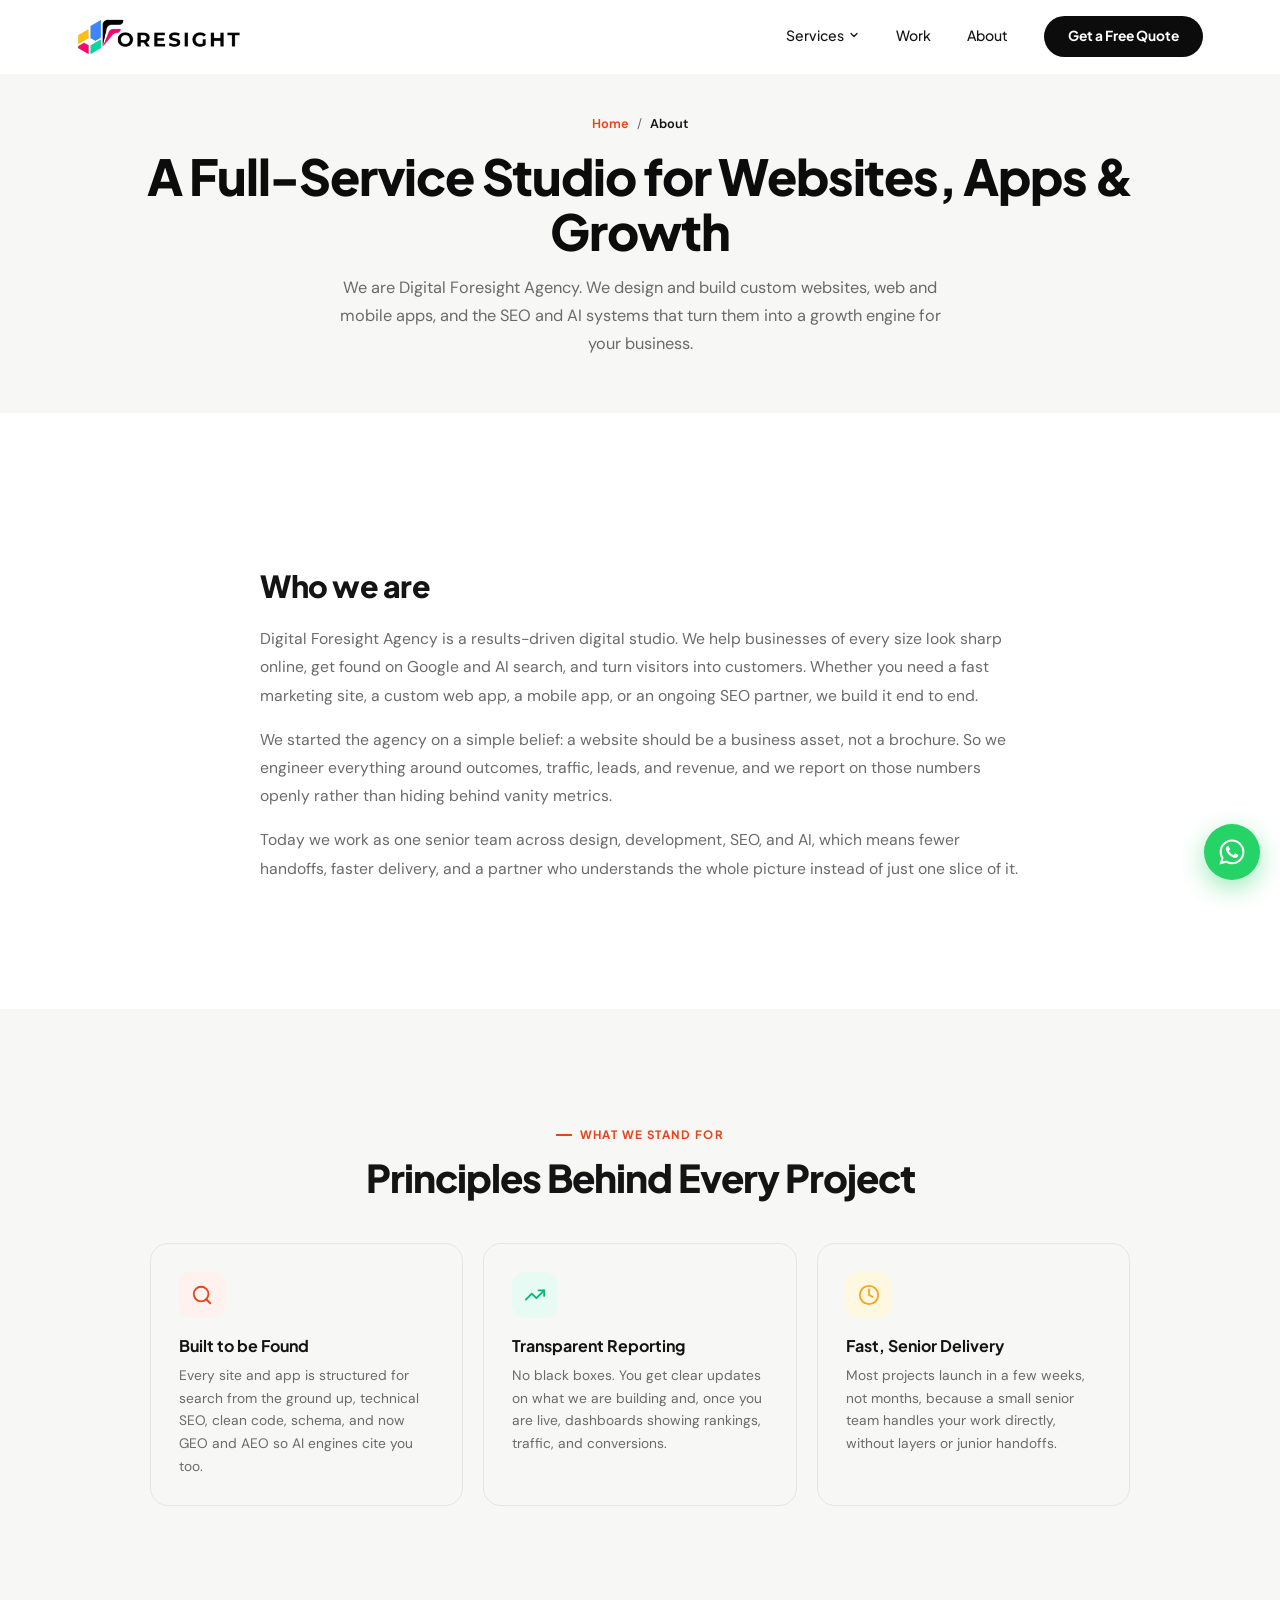
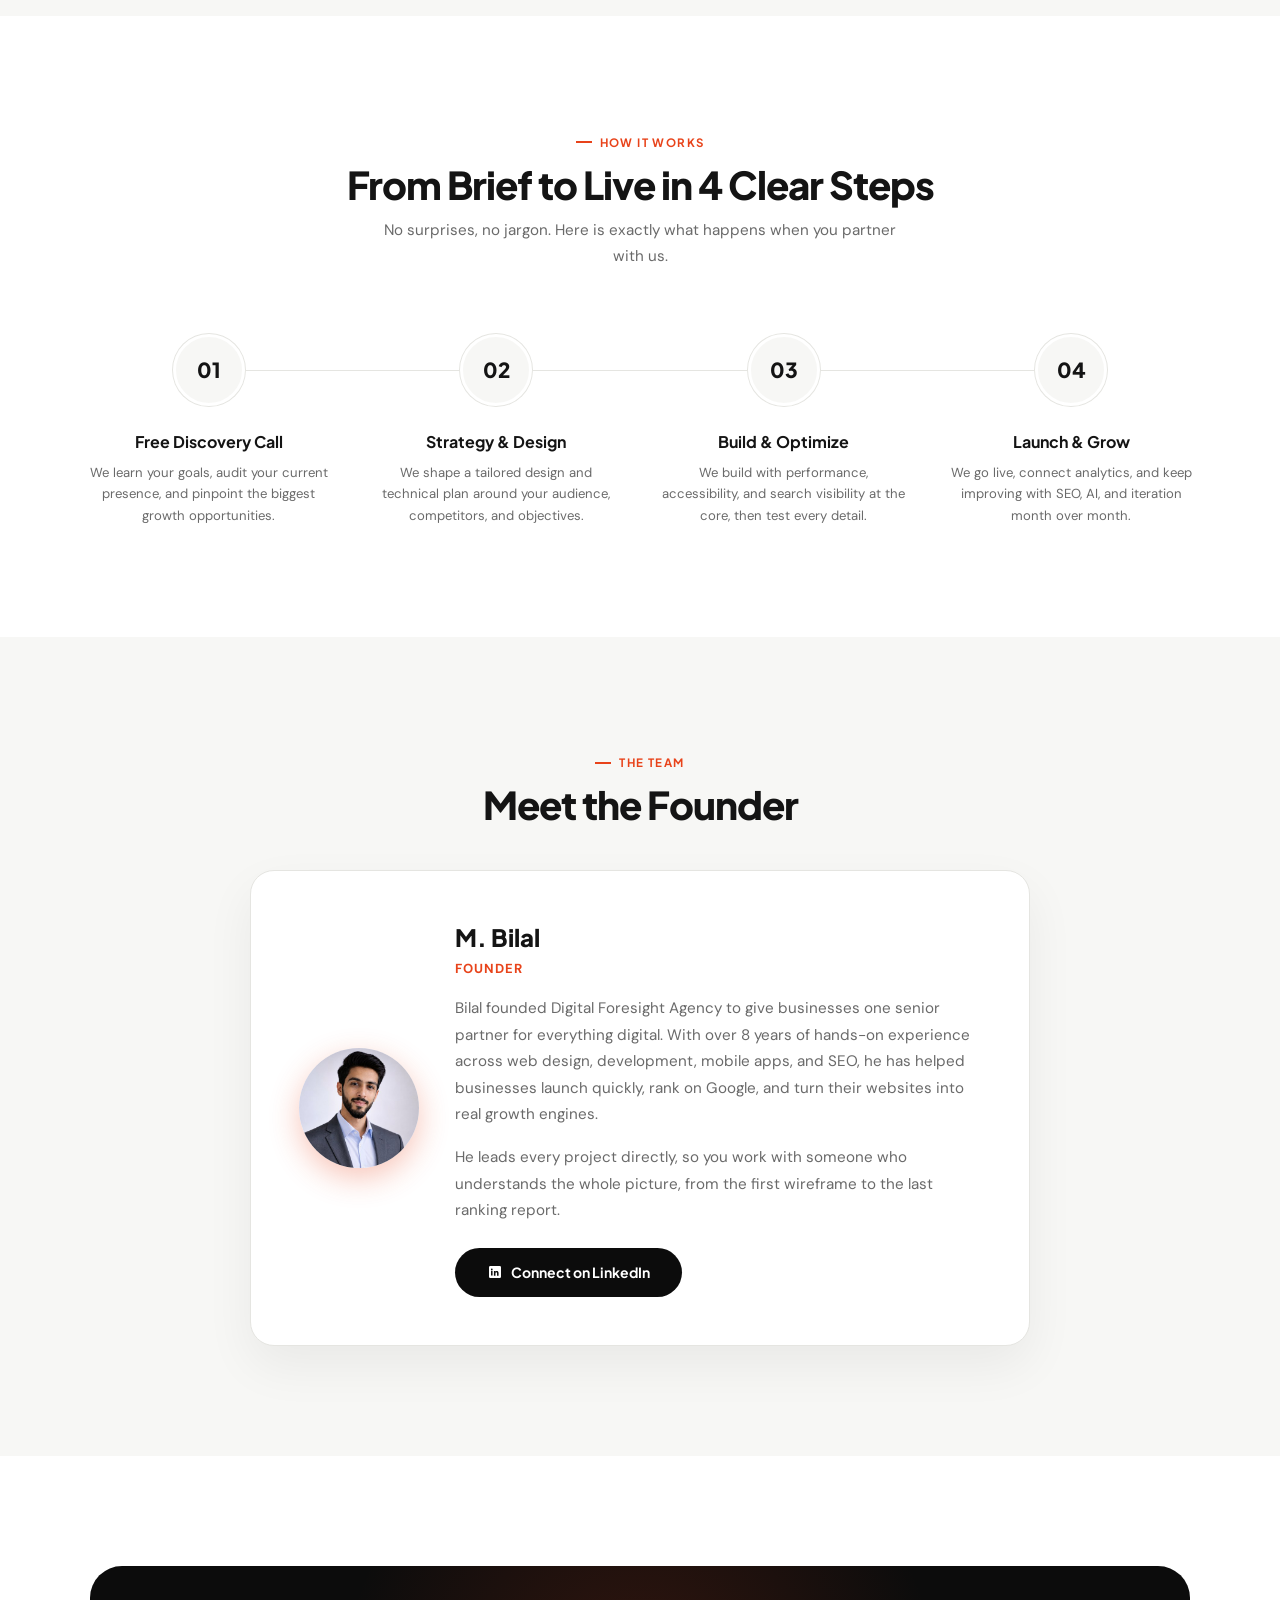
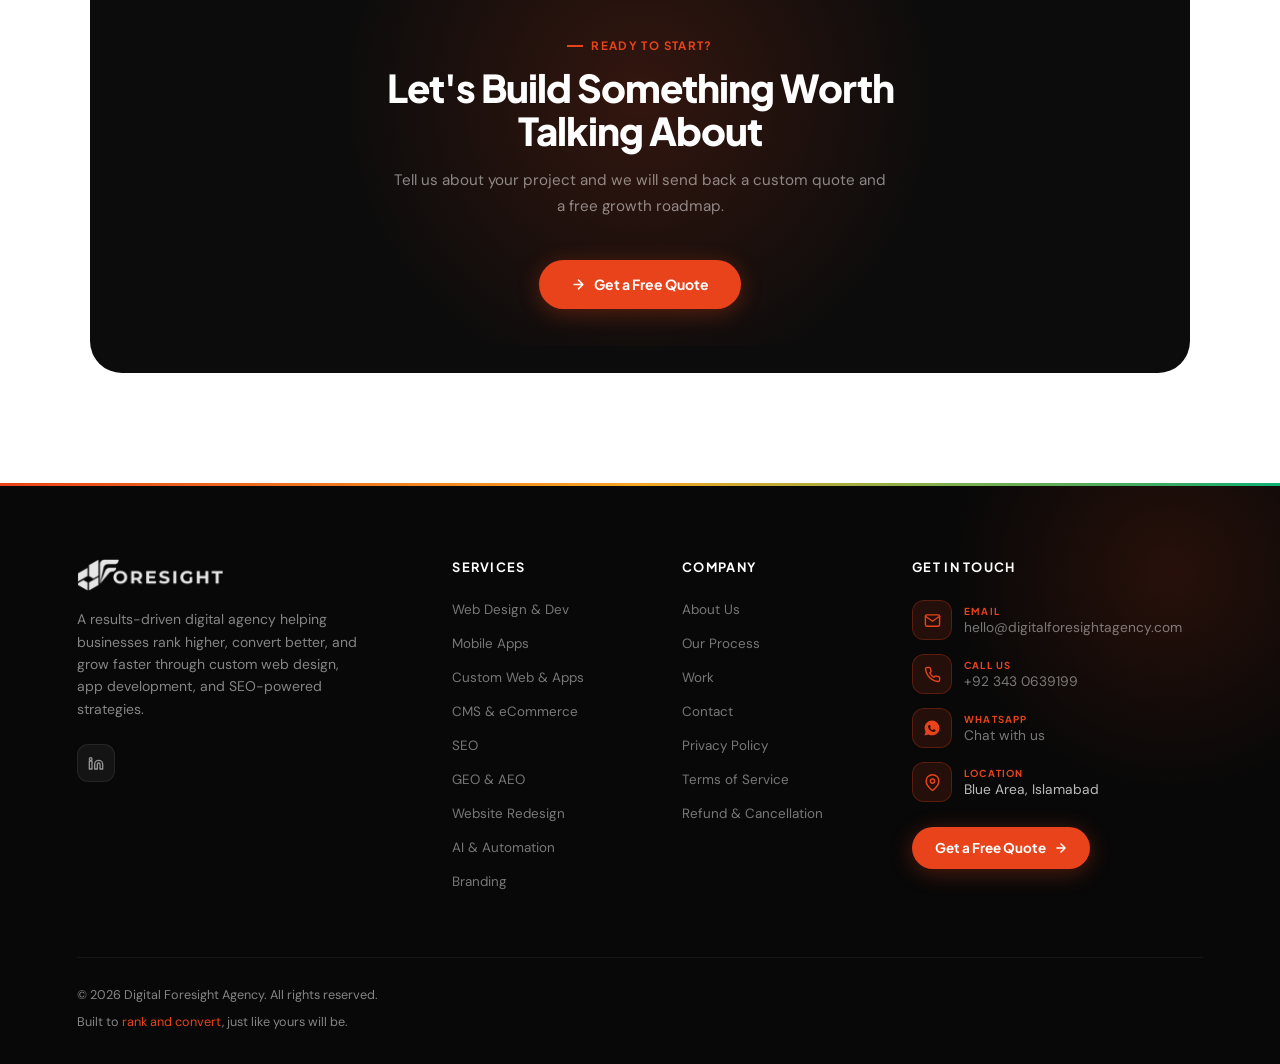
==== about/index.html @ d2f68064 "Digital Foresight Agency static site (Phase 1 + Phase 2) Homepage, About, legal pages, contact form," ====
<!DOCTYPE html>
<html lang="en">
<head>
  <meta charset="UTF-8" />
  <meta name="viewport" content="width=device-width, initial-scale=1.0" />

  <title>About Us | Digital Foresight Agency</title>
  <meta name="description" content="Digital Foresight Agency is a full-service studio building websites, apps, and growth. Meet the team and see how we design, build, and rank." />
  <link rel="canonical" href="https://www.digitalforesightagency.com/about/" />

  <meta property="og:type" content="website" />
  <meta property="og:url" content="https://www.digitalforesightagency.com/about/" />
  <meta property="og:site_name" content="Digital Foresight Agency" />
  <meta property="og:title" content="About Us | Digital Foresight Agency" />
  <meta property="og:description" content="A full-service studio building websites, apps, and growth. Meet the team and how we work." />
  <meta property="og:image" content="https://www.digitalforesightagency.com/public/images/og-image.jpg" />

  <link rel="icon" href="/favicon.ico" sizes="any" />
  <link rel="icon" type="image/png" sizes="32x32" href="/public/images/favicon-32x32.png" />
  <link rel="apple-touch-icon" href="/public/images/apple-touch-icon.png" />
  <link rel="manifest" href="/site.webmanifest" />
  <meta name="theme-color" content="#E8431A" />

  <link rel="preconnect" href="https://fonts.googleapis.com" />
  <link rel="preconnect" href="https://fonts.gstatic.com" crossorigin />
  <link rel="stylesheet" href="https://fonts.googleapis.com/css2?family=Plus+Jakarta+Sans:wght@500;600;700;800&family=DM+Sans:ital,wght@0,300;0,400;0,500;0,600;1,400&display=swap" />
  <link rel="stylesheet" href="/css/style.css" />

  <script type="application/ld+json">
  {
    "@context": "https://schema.org",
    "@type": "BreadcrumbList",
    "itemListElement": [
      { "@type": "ListItem", "position": 1, "name": "Home", "item": "https://www.digitalforesightagency.com/" },
      { "@type": "ListItem", "position": 2, "name": "About", "item": "https://www.digitalforesightagency.com/about/" }
    ]
  }
  </script>
</head>
<body>

  <!-- ==================== HEADER ==================== -->
  <header class="site-header" id="site-header">
    <a class="brand" href="/" aria-label="Digital Foresight Agency home">
      <img src="/public/logo.png" alt="Digital Foresight Agency" width="152" height="35" />
    </a>

    <nav class="nav-primary" aria-label="Primary">
      <ul class="nav-list">
        <li class="has-dropdown">
          <button class="nav-link" type="button" aria-expanded="false" aria-controls="services-menu" data-dropdown>
            Services
            <svg width="12" height="12" viewBox="0 0 24 24" fill="none" stroke="currentColor" stroke-width="2.5" stroke-linecap="round" stroke-linejoin="round" aria-hidden="true"><path d="M6 9l6 6 6-6"/></svg>
          </button>
          <div class="dropdown" id="services-menu">
            <a href="/#services" data-modal="website"><span class="dot"></span>Website Design &amp; Development</a>
            <a href="/#services" data-modal="mobile-app"><span class="dot"></span>Mobile App Development</a>
            <a href="/#services" data-modal="custom"><span class="dot"></span>Custom Web &amp; App Solutions</a>
            <a href="/#services" data-modal="cms"><span class="dot"></span>CMS &amp; eCommerce</a>
            <a href="/#services" data-modal="seo"><span class="dot"></span>Search Engine Optimization</a>
            <a href="/#services" data-modal="geo-aeo"><span class="dot"></span>GEO &amp; AEO (AI Search)</a>
            <a href="/#services" data-modal="redesign"><span class="dot"></span>Website Redesign &amp; CRO</a>
            <a href="/#services" data-modal="ai"><span class="dot"></span>AI Chatbots &amp; Automation</a>
            <a href="/#services" data-modal="branding"><span class="dot"></span>Graphic Design &amp; Branding</a>
          </div>
        </li>
        <li><a class="nav-link" href="/#work">Work</a></li>
        <li><a class="nav-link" href="/about/">About</a></li>
        <!-- Pricing hidden for now -->
        <li><a class="btn-dark" href="/#contact" style="padding:0.625rem 1.5rem;font-size:0.86rem;">Get a Free Quote</a></li>
      </ul>
    </nav>

    <button class="burger" type="button" aria-label="Open menu" aria-expanded="false" aria-controls="mobile-menu" id="burger">
      <span></span><span></span><span></span>
    </button>

    <div class="mobile-menu" id="mobile-menu" hidden>
      <p class="menu-label">Services</p>
      <a href="/#services" data-modal="website">Website Design &amp; Development</a>
      <a href="/#services" data-modal="mobile-app">Mobile App Development</a>
      <a href="/#services" data-modal="custom">Custom Web &amp; App Solutions</a>
      <a href="/#services" data-modal="cms">CMS &amp; eCommerce</a>
      <a href="/#services" data-modal="seo">Search Engine Optimization</a>
      <a href="/#services" data-modal="geo-aeo">GEO &amp; AEO (AI Search)</a>
      <a href="/#services" data-modal="redesign">Website Redesign &amp; CRO</a>
      <a href="/#services" data-modal="ai">AI Chatbots &amp; Automation</a>
      <a href="/#services" data-modal="branding">Graphic Design &amp; Branding</a>
      <hr />
      <a href="/#work">Work</a>
      <a href="/about/">About</a>
      <!-- Pricing hidden for now -->
      <a class="btn-dark" href="/#contact">Get a Free Quote</a>
    </div>
  </header>

  <main>
    <section class="page-hero">
      <nav class="breadcrumb" aria-label="Breadcrumb">
        <a href="/">Home</a><span>/</span><span>About</span>
      </nav>
      <h1>A Full-Service Studio for Websites, Apps &amp; Growth</h1>
      <p>We are Digital Foresight Agency. We design and build custom websites, web and mobile apps, and the SEO and AI systems that turn them into a growth engine for your business.</p>
    </section>

    <section class="section">
      <div class="prose reveal">
        <h2>Who we are</h2>
        <p>Digital Foresight Agency is a results-driven digital studio. We help businesses of every size look sharp online, get found on Google and AI search, and turn visitors into customers. Whether you need a fast marketing site, a custom web app, a mobile app, or an ongoing SEO partner, we build it end to end.</p>
        <p>We started the agency on a simple belief: a website should be a business asset, not a brochure. So we engineer everything around outcomes, traffic, leads, and revenue, and we report on those numbers openly rather than hiding behind vanity metrics.</p>
        <p>Today we work as one senior team across design, development, SEO, and AI, which means fewer handoffs, faster delivery, and a partner who understands the whole picture instead of just one slice of it.</p>
      </div>
    </section>

    <section class="section section-gray">
      <div class="section-head-c reveal">
        <span class="section-tag center">What We Stand For</span>
        <h2 class="section-title">Principles Behind Every Project</h2>
      </div>
      <div class="value-grid">
        <div class="value-card reveal">
          <div class="vc-icon bg-accent-light"><svg width="22" height="22" viewBox="0 0 24 24" fill="none" stroke="#E8431A" stroke-width="2" stroke-linecap="round" stroke-linejoin="round" aria-hidden="true"><circle cx="11" cy="11" r="8"/><line x1="21" y1="21" x2="16.65" y2="16.65"/></svg></div>
          <h3>Built to be Found</h3>
          <p>Every site and app is structured for search from the ground up, technical SEO, clean code, schema, and now GEO and AEO so AI engines cite you too.</p>
        </div>
        <div class="value-card reveal d1">
          <div class="vc-icon bg-teal-light"><svg width="22" height="22" viewBox="0 0 24 24" fill="none" stroke="#00B87A" stroke-width="2" stroke-linecap="round" stroke-linejoin="round" aria-hidden="true"><polyline points="22 7 13.5 15.5 8.5 10.5 2 17"/><polyline points="16 7 22 7 22 13"/></svg></div>
          <h3>Transparent Reporting</h3>
          <p>No black boxes. You get clear updates on what we are building and, once you are live, dashboards showing rankings, traffic, and conversions.</p>
        </div>
        <div class="value-card reveal d2">
          <div class="vc-icon bg-amber-light"><svg width="22" height="22" viewBox="0 0 24 24" fill="none" stroke="#F5A623" stroke-width="2" stroke-linecap="round" stroke-linejoin="round" aria-hidden="true"><circle cx="12" cy="12" r="10"/><polyline points="12 6 12 12 16 14"/></svg></div>
          <h3>Fast, Senior Delivery</h3>
          <p>Most projects launch in a few weeks, not months, because a small senior team handles your work directly, without layers or junior handoffs.</p>
        </div>
      </div>
    </section>

    <section class="section process" id="process">
      <span class="section-tag center">How It Works</span>
      <h2 class="section-title">From Brief to Live in 4 Clear Steps</h2>
      <p class="section-desc" style="max-width:520px;margin:0.75rem auto 0;">No surprises, no jargon. Here is exactly what happens when you partner with us.</p>
      <div class="process-grid">
        <div class="process-line" aria-hidden="true"></div>
        <div class="process-step reveal"><div class="process-num">01</div><h3>Free Discovery Call</h3><p>We learn your goals, audit your current presence, and pinpoint the biggest growth opportunities.</p></div>
        <div class="process-step reveal d1"><div class="process-num">02</div><h3>Strategy &amp; Design</h3><p>We shape a tailored design and technical plan around your audience, competitors, and objectives.</p></div>
        <div class="process-step reveal d2"><div class="process-num">03</div><h3>Build &amp; Optimize</h3><p>We build with performance, accessibility, and search visibility at the core, then test every detail.</p></div>
        <div class="process-step reveal d3"><div class="process-num">04</div><h3>Launch &amp; Grow</h3><p>We go live, connect analytics, and keep improving with SEO, AI, and iteration month over month.</p></div>
      </div>
    </section>

    <section class="section section-gray">
      <div class="section-head-c reveal">
        <span class="section-tag center">The Team</span>
        <h2 class="section-title">Meet the Founder</h2>
      </div>
      <div class="founder-card reveal">
        <img class="founder-avatar" src="/public/images/founder-bilal.jpg" width="400" height="400" loading="lazy" decoding="async" alt="M. Bilal, Founder of Digital Foresight Agency" />
        <div class="founder-body">
          <h3>M. Bilal</h3>
          <div class="role">Founder</div>
          <p>Bilal founded Digital Foresight Agency to give businesses one senior partner for everything digital. With over 8 years of hands-on experience across web design, development, mobile apps, and SEO, he has helped businesses launch quickly, rank on Google, and turn their websites into real growth engines.</p>
          <p>He leads every project directly, so you work with someone who understands the whole picture, from the first wireframe to the last ranking report.</p>
          <a class="btn-dark founder-linkedin" href="https://www.linkedin.com/in/bilal-ateeq-x/" target="_blank" rel="noopener">
            <svg width="16" height="16" viewBox="0 0 24 24" fill="currentColor" aria-hidden="true"><path d="M19 3a2 2 0 0 1 2 2v14a2 2 0 0 1-2 2H5a2 2 0 0 1-2-2V5a2 2 0 0 1 2-2h14zM8.34 17.34V10.2H6.06v7.14h2.28zM7.2 9.24a1.32 1.32 0 1 0 0-2.64 1.32 1.32 0 0 0 0 2.64zm10.14 8.1v-3.9c0-2.09-1.11-3.06-2.6-3.06-1.2 0-1.74.66-2.04 1.12v-.96h-2.28c.03.64 0 7.14 0 7.14h2.28v-3.99c0-.2.01-.41.07-.55.17-.4.54-.82 1.16-.82.82 0 1.15.62 1.15 1.54v3.82h2.28z"/></svg>
            Connect on LinkedIn
          </a>
        </div>
      </div>
    </section>

    <section class="section cta-section">
      <div class="cta-panel">
        <div class="glow" aria-hidden="true"></div>
        <div class="cta-inner" style="position:relative;z-index:2;text-align:center;">
          <span class="section-tag center" style="color:var(--accent);">Ready to Start?</span>
          <h2 class="section-title on-dark" style="max-width:620px;margin:0 auto 1rem;">Let's Build Something Worth Talking About</h2>
          <p class="section-desc" style="max-width:500px;margin:0 auto 2.5rem;color:rgba(255,255,255,0.5);">Tell us about your project and we will send back a custom quote and a free growth roadmap.</p>
          <a class="btn-primary" href="/#contact"><svg width="15" height="15" viewBox="0 0 24 24" fill="none" stroke="currentColor" stroke-width="2.5" stroke-linecap="round" stroke-linejoin="round" aria-hidden="true"><path d="M5 12h14M12 5l7 7-7 7"/></svg>Get a Free Quote</a>
        </div>
      </div>
    </section>
  </main>

  <!-- ==================== FOOTER ==================== -->
  <footer class="site-footer">
    <div class="footer-glow" aria-hidden="true"></div>
    <h2 class="visually-hidden">Site footer</h2>
    <div class="footer-grid">
      <div class="footer-brand">
        <img src="/public/logo.png" alt="Digital Foresight Agency" width="136" height="31" />
        <p>A results-driven digital agency helping businesses rank higher, convert better, and grow faster through custom web design, app development, and SEO-powered strategies.</p>
        <div class="socials">
          <a href="https://www.linkedin.com/in/bilal-ateeq-x/" target="_blank" rel="noopener" aria-label="LinkedIn"><svg width="16" height="16" viewBox="0 0 24 24" fill="none" stroke="currentColor" stroke-width="2" stroke-linecap="round" stroke-linejoin="round" aria-hidden="true"><path d="M16 8a6 6 0 0 1 6 6v7h-4v-7a2 2 0 0 0-2-2 2 2 0 0 0-2 2v7h-4v-7a6 6 0 0 1 6-6zM2 9h4v12H2zM4 4a2 2 0 1 1 0 4 2 2 0 0 1 0-4z"/></svg></a>
        </div>
      </div>

      <div class="footer-col">
        <h3>Services</h3>
        <ul>
          <li><a href="/#services" data-modal="website">Web Design &amp; Dev</a></li>
          <li><a href="/#services" data-modal="mobile-app">Mobile Apps</a></li>
          <li><a href="/#services" data-modal="custom">Custom Web &amp; Apps</a></li>
          <li><a href="/#services" data-modal="cms">CMS &amp; eCommerce</a></li>
          <li><a href="/#services" data-modal="seo">SEO</a></li>
          <li><a href="/#services" data-modal="geo-aeo">GEO &amp; AEO</a></li>
          <li><a href="/#services" data-modal="redesign">Website Redesign</a></li>
          <li><a href="/#services" data-modal="ai">AI &amp; Automation</a></li>
          <li><a href="/#services" data-modal="branding">Branding</a></li>
        </ul>
      </div>

      <div class="footer-col">
        <h3>Company</h3>
        <ul>
          <li><a href="/about/">About Us</a></li>
          <li><a href="/about/#process">Our Process</a></li>
          <li><a href="/#work">Work</a></li>
          <li><a href="/#contact">Contact</a></li>
          <li><a href="/privacy-policy/">Privacy Policy</a></li>
          <li><a href="/terms/">Terms of Service</a></li>
          <li><a href="/refund-policy/">Refund &amp; Cancellation</a></li>
        </ul>
      </div>

      <div class="footer-col footer-contact">
        <h3>Get in Touch</h3>
          <a class="fc-item" href="mailto:hello@digitalforesightagency.com">
            <span class="fc-ic"><svg width="17" height="17" viewBox="0 0 24 24" fill="none" stroke="currentColor" stroke-width="2" stroke-linecap="round" stroke-linejoin="round" aria-hidden="true"><path d="M4 4h16c1.1 0 2 .9 2 2v12c0 1.1-.9 2-2 2H4c-1.1 0-2-.9-2-2V6c0-1.1.9-2 2-2z"/><polyline points="22,6 12,13 2,6"/></svg></span>
            <span class="fc-text"><span class="fc-label">Email</span><span class="fc-val">hello@digitalforesightagency.com</span></span>
          </a>
          <a class="fc-item" href="tel:+923430639199">
            <span class="fc-ic"><svg width="17" height="17" viewBox="0 0 24 24" fill="none" stroke="currentColor" stroke-width="2" stroke-linecap="round" stroke-linejoin="round" aria-hidden="true"><path d="M22 16.92v3a2 2 0 0 1-2.18 2 19.79 19.79 0 0 1-8.63-3.07 19.5 19.5 0 0 1-6-6 19.79 19.79 0 0 1-3.07-8.67A2 2 0 0 1 4.11 2h3a2 2 0 0 1 2 1.72c.13.96.36 1.9.7 2.81a2 2 0 0 1-.45 2.11L8.09 9.91a16 16 0 0 0 6 6l1.27-1.27a2 2 0 0 1 2.11-.45c.9.34 1.85.57 2.81.7A2 2 0 0 1 22 16.92z"/></svg></span>
            <span class="fc-text"><span class="fc-label">Call us</span><span class="fc-val">+92 343 0639199</span></span>
          </a>
          <a class="fc-item" href="https://wa.me/923430639199" target="_blank" rel="noopener">
            <span class="fc-ic"><svg width="18" height="18" viewBox="0 0 24 24" fill="currentColor" aria-hidden="true"><path d="M12.04 2c-5.46 0-9.9 4.44-9.9 9.9 0 1.75.46 3.45 1.32 4.95L2 22l5.3-1.39a9.87 9.87 0 0 0 4.73 1.21h.01c5.46 0 9.9-4.44 9.9-9.9 0-2.64-1.03-5.13-2.9-7A9.82 9.82 0 0 0 12.04 2zm4.52 14.13c-.19.53-1.1 1.02-1.52 1.06-.4.04-.9.19-2.98-.62-2.52-.98-4.13-3.53-4.25-3.69-.12-.16-1.02-1.36-1.02-2.6 0-1.24.65-1.85.88-2.1.23-.25.5-.31.67-.31.17 0 .33 0 .48.01.15.01.36-.06.56.43.2.5.7 1.72.76 1.84.06.12.1.27.02.43-.08.16-.12.26-.24.4-.12.14-.25.31-.36.42-.12.12-.24.25-.1.49.14.24.62 1.02 1.33 1.65.91.81 1.68 1.06 1.92 1.18.24.12.38.1.52-.06.14-.16.6-.7.76-.94.16-.24.32-.2.54-.12.22.08 1.4.66 1.64.78.24.12.4.18.46.28.06.1.06.57-.13 1.1z"/></svg></span>
            <span class="fc-text"><span class="fc-label">WhatsApp</span><span class="fc-val">Chat with us</span></span>
          </a>
        <div class="fc-item fc-static">
          <span class="fc-ic"><svg width="17" height="17" viewBox="0 0 24 24" fill="none" stroke="currentColor" stroke-width="2" stroke-linecap="round" stroke-linejoin="round" aria-hidden="true"><path d="M21 10c0 7-9 13-9 13s-9-6-9-13a9 9 0 0 1 18 0z"/><circle cx="12" cy="10" r="3"/></svg></span>
          <span class="fc-text"><span class="fc-label">Location</span><span class="fc-val">Blue Area, Islamabad</span></span>
        </div>
        <a class="btn-primary footer-quote" href="/#contact">Get a Free Quote <svg width="14" height="14" viewBox="0 0 24 24" fill="none" stroke="currentColor" stroke-width="2.5" stroke-linecap="round" stroke-linejoin="round" aria-hidden="true"><path d="M5 12h14M12 5l7 7-7 7"/></svg></a>
      </div>
    </div>

    <div class="footer-bottom">
      <span>&copy; <span id="year">2026</span> Digital Foresight Agency. All rights reserved.</span>
      <span>Built to <a href="/#services">rank and convert</a>, just like yours will be.</span>
    </div>
  </footer>

  <script src="/js/nav.js" defer></script>
  <script src="/js/reveal.js" defer></script>
  <a class="wa-float" href="https://wa.me/923430639199" target="_blank" rel="noopener" aria-label="Chat with us on WhatsApp">
    <svg width="30" height="30" viewBox="0 0 24 24" fill="#fff" aria-hidden="true"><path d="M12.04 2c-5.46 0-9.9 4.44-9.9 9.9 0 1.75.46 3.45 1.32 4.95L2 22l5.3-1.39a9.87 9.87 0 0 0 4.73 1.21h.01c5.46 0 9.9-4.44 9.9-9.9 0-2.64-1.03-5.13-2.9-7A9.82 9.82 0 0 0 12.04 2zm0 18.13h-.01a8.2 8.2 0 0 1-4.18-1.15l-.3-.18-3.11.82.83-3.03-.2-.31a8.2 8.2 0 0 1-1.26-4.38c0-4.54 3.7-8.23 8.24-8.23 2.2 0 4.27.86 5.82 2.42a8.18 8.18 0 0 1 2.41 5.82c0 4.54-3.7 8.23-8.24 8.23zm4.52-6.16c-.25-.12-1.47-.72-1.69-.81-.23-.08-.39-.12-.56.13-.16.25-.64.81-.79.97-.14.17-.29.19-.54.06-.25-.12-1.05-.39-1.99-1.23-.74-.66-1.23-1.47-1.38-1.72-.14-.25-.02-.38.11-.51.11-.11.25-.29.37-.43.13-.14.17-.25.25-.41.08-.17.04-.31-.02-.43-.06-.12-.56-1.34-.76-1.84-.2-.48-.4-.42-.56-.43-.14-.01-.31-.01-.48-.01-.17 0-.43.06-.66.31-.23.25-.86.85-.86 2.07 0 1.22.89 2.4 1.01 2.57.12.17 1.75 2.67 4.23 3.74.59.26 1.05.41 1.41.52.59.19 1.13.16 1.56.1.48-.07 1.47-.6 1.68-1.18.21-.58.21-1.07.14-1.18-.06-.1-.22-.16-.47-.28z"/></svg>
  </a>
</body>
</html>
---- css/style.css ----
/* ==========================================================================
   Digital Foresight Agency, style.css
   Hand-written, mobile-first, no framework. Tokens per BRAND.md.
   ========================================================================== */

/* ---------- Design tokens ---------- */
:root {
  --font-display: 'Plus Jakarta Sans', -apple-system, BlinkMacSystemFont, sans-serif;
  --font-body:    'DM Sans', -apple-system, BlinkMacSystemFont, sans-serif;

  --accent:        #E8431A;  /* primary CTA / brand orange-red */
  --accent-light:  #fff1ed;
  --accent2:       #F5A623;  /* amber, secondary accent */
  --accent3:       #00B87A;  /* teal/green, secondary accent */
  --black:         #0c0c0c;  /* near-black, dark sections */
  --ink:           #141414;  /* body text on white */
  --gray-bg:       #f7f7f5;  /* light section background */
  --gray-border:   #e5e5e1;
  --muted:         #6a6a6a;  /* secondary text */

  --footer-black:  #080808;
  --nav-h:         74px;
  --pad-x:         6%;
  --section-y:     64px;   /* mobile default, enhanced below */
}

/* ---------- Reset ---------- */
*, *::before, *::after { box-sizing: border-box; }
* { margin: 0; padding: 0; }

html { scroll-behavior: smooth; -webkit-text-size-adjust: 100%; scroll-padding-top: 90px; }

body {
  font-family: var(--font-body);
  color: var(--ink);
  background: #ffffff;
  overflow-x: hidden;
  -webkit-font-smoothing: antialiased;
  -moz-osx-font-smoothing: grayscale;
  line-height: 1.5;
}

img { max-width: 100%; display: block; }
a { color: inherit; text-decoration: none; }
ul { list-style: none; }
button { font-family: inherit; cursor: pointer; border: none; background: none; }
h1, h2, h3, h4, h5, h6 { font-family: var(--font-display); }
:focus-visible { outline: 2px solid var(--accent); outline-offset: 2px; }

.visually-hidden {
  position: absolute; width: 1px; height: 1px; padding: 0; margin: -1px;
  overflow: hidden; clip: rect(0 0 0 0); white-space: nowrap; border: 0;
}

/* ---------- Layout helpers ---------- */
.section {
  padding: var(--section-y) var(--pad-x);
}
.section-dark { background: var(--black); }
.section-gray { background: var(--gray-bg); }
.container { max-width: 1240px; margin: 0 auto; }

/* ==========================================================================
   Buttons
   ========================================================================== */
.btn-primary,
.btn-dark,
.btn-outline {
  display: inline-flex;
  align-items: center;
  gap: 8px;
  font-family: var(--font-display);
  font-size: 0.875rem;
  padding: 0.875rem 2rem;
  border-radius: 9999px;
  transition: all 0.2s ease;
  white-space: nowrap;
}
.btn-primary {
  background: var(--accent);
  color: #fff;
  font-weight: 700;
  box-shadow: 0 4px 22px rgba(232,67,26,0.32);
}
.btn-primary:hover {
  transform: translateY(-2px);
  box-shadow: 0 10px 32px rgba(232,67,26,0.42);
}
.btn-dark {
  background: var(--black);
  color: #fff;
  font-weight: 700;
}
.btn-dark:hover { background: var(--accent); color: #fff; }
.btn-outline {
  color: #fff;
  font-weight: 600;
  padding: 0.875rem 1.75rem;
  border: 1px solid rgba(255,255,255,0.2);
}
.btn-outline:hover { border-color: rgba(255,255,255,0.6); background: rgba(255,255,255,0.05); }

/* Secondary "explore" text link with circle icon */
.btn-ghost {
  display: inline-flex; align-items: center; gap: 12px;
  font-family: var(--font-display); font-weight: 600; font-size: 0.93rem;
  color: var(--black);
}
.btn-ghost .circle {
  width: 38px; height: 38px; background: var(--black); border-radius: 9999px;
  display: flex; align-items: center; justify-content: center; flex-shrink: 0;
  transition: background 0.2s ease;
}
.btn-ghost:hover .circle { background: var(--accent); }

/* ==========================================================================
   Section eyebrow / titles
   ========================================================================== */
.section-tag {
  display: inline-flex; align-items: center; gap: 8px;
  color: var(--accent); font-family: var(--font-display); font-weight: 700;
  font-size: 0.72rem; text-transform: uppercase; letter-spacing: 0.12em;
  margin-bottom: 12px;
}
.section-tag::before {
  content: ''; display: block; width: 16px; height: 2px;
  background: var(--accent); flex-shrink: 0;
}
.section-tag.center { justify-content: center; }

.section-title {
  font-family: var(--font-display); font-weight: 800; line-height: 1.12;
  color: var(--ink); font-size: clamp(1.9rem, 3vw, 2.65rem); letter-spacing: -1px;
}
.section-title.on-dark { color: #fff; }

.section-desc {
  color: var(--muted); line-height: 1.7; font-size: 0.95rem;
}

/* ==========================================================================
   Reveal on scroll
   ========================================================================== */
.reveal { opacity: 0; transform: translateY(28px); transition: opacity 0.65s ease, transform 0.65s ease; }
.reveal.in { opacity: 1; transform: translateY(0); }
.d1 { transition-delay: 0.1s; } .d2 { transition-delay: 0.2s; }
.d3 { transition-delay: 0.3s; } .d4 { transition-delay: 0.4s; }
@media (prefers-reduced-motion: reduce) {
  .reveal { opacity: 1; transform: none; transition: none; }
  html { scroll-behavior: auto; }
}

/* ==========================================================================
   Header / Nav
   ========================================================================== */
.site-header {
  position: fixed; top: 0; left: 0; right: 0; z-index: 50;
  height: var(--nav-h); padding: 0 var(--pad-x);
  display: flex; align-items: center; justify-content: space-between;
  background: rgba(255,255,255,0.97);
  -webkit-backdrop-filter: blur(18px); backdrop-filter: blur(18px);
  border-bottom: 1px solid transparent;
  transition: border-color 0.3s ease, box-shadow 0.3s ease;
}
.site-header.scrolled {
  border-bottom-color: var(--gray-border);
  box-shadow: 0 4px 24px rgba(0,0,0,0.06);
}
.brand { display: flex; align-items: center; }
.brand img { height: 38px; width: auto; }

.nav-primary { display: none; }
.nav-list { display: flex; gap: 2.25rem; align-items: center; }
.nav-link {
  position: relative; font-family: var(--font-display); font-weight: 500;
  font-size: 0.88rem; color: var(--ink); transition: color 0.2s ease;
  background: none; display: inline-flex; align-items: center; gap: 4px;
}
.nav-link:hover { color: var(--accent); }
.nav-link::after {
  content: ''; position: absolute; bottom: -3px; left: 0;
  width: 0; height: 2px; background: var(--accent); transition: width 0.25s ease;
}
.nav-link:hover::after { width: 100%; }

/* Services dropdown */
.has-dropdown { position: relative; }
.dropdown {
  position: absolute; top: 100%; left: 50%; transform: translateX(-50%) translateY(6px);
  margin-top: 12px; background: #fff; border-radius: 16px;
  box-shadow: 0 20px 60px rgba(0,0,0,0.12); border: 1px solid var(--gray-border);
  padding: 8px; width: 270px; z-index: 50;
  opacity: 0; visibility: hidden; transition: opacity 0.2s ease, transform 0.2s ease;
}
.has-dropdown:hover .dropdown,
.has-dropdown:focus-within .dropdown,
.dropdown.open {
  opacity: 1; visibility: visible; transform: translateX(-50%) translateY(0);
}
.dropdown a {
  display: flex; align-items: center; gap: 12px; padding: 10px 16px;
  border-radius: 12px; transition: background 0.2s ease;
  font-family: var(--font-display); font-weight: 500; font-size: 0.875rem; color: var(--ink);
}
.dropdown a:hover { background: var(--gray-bg); }
.dropdown a .dot {
  width: 8px; height: 8px; border-radius: 9999px; background: var(--accent);
  opacity: 0.6; flex-shrink: 0; transition: opacity 0.2s ease;
}
.dropdown a:hover .dot { opacity: 1; }

/* Burger */
.burger {
  display: flex; flex-direction: column; gap: 5px; padding: 8px;
}
.burger span { display: block; width: 22px; height: 2px; background: var(--ink); transition: all 0.25s ease; }
.burger[aria-expanded="true"] span:nth-child(1) { transform: translateY(7px) rotate(45deg); }
.burger[aria-expanded="true"] span:nth-child(2) { opacity: 0; }
.burger[aria-expanded="true"] span:nth-child(3) { transform: translateY(-7px) rotate(-45deg); }

/* Mobile menu */
.mobile-menu {
  position: absolute; top: var(--nav-h); left: 0; right: 0;
  background: #fff; border-bottom: 1px solid var(--gray-border);
  box-shadow: 0 12px 30px rgba(0,0,0,0.08);
  padding: 1.5rem var(--pad-x); display: flex; flex-direction: column; gap: 1rem;
  max-height: calc(100vh - var(--nav-h)); overflow-y: auto;
}
.mobile-menu[hidden] { display: none; }
.mobile-menu .menu-label {
  font-family: var(--font-display); font-weight: 700; font-size: 0.72rem;
  text-transform: uppercase; letter-spacing: 0.12em; color: var(--muted);
}
.mobile-menu a {
  font-family: var(--font-display); font-weight: 500; font-size: 0.95rem;
  color: var(--ink); min-height: 44px; display: flex; align-items: center;
}
.mobile-menu hr { border: none; border-top: 1px solid var(--gray-border); }
.mobile-menu .btn-dark { justify-content: center; }

/* ==========================================================================
   Hero
   ========================================================================== */
.hero {
  position: relative; overflow: hidden; background: var(--gray-bg);
  padding: calc(var(--nav-h) + 46px) var(--pad-x) 70px;
  display: grid; grid-template-columns: 1fr; gap: 3rem; align-items: center;
}
.hero-glow { position: absolute; border-radius: 9999px; pointer-events: none; }
.hero-glow-1 { top: -300px; right: -300px; width: 800px; height: 800px;
  background: radial-gradient(circle, rgba(232,67,26,0.07) 0%, transparent 65%); }
.hero-glow-2 { bottom: -200px; left: -200px; width: 600px; height: 600px;
  background: radial-gradient(circle, rgba(0,184,122,0.05) 0%, transparent 65%); }
.hero-content { position: relative; z-index: 2; min-width: 0; }

.badge {
  display: inline-flex; align-items: center; gap: 8px;
  background: var(--accent-light); color: var(--accent);
  font-family: var(--font-display); font-weight: 700; font-size: 0.74rem;
  text-transform: uppercase; letter-spacing: 0.05em;
  padding: 6px 16px; border-radius: 9999px; margin-bottom: 1.5rem;
  border: 1px solid rgba(232,67,26,0.2);
}
.badge .pulse {
  width: 6px; height: 6px; background: var(--accent); border-radius: 9999px;
  animation: pulse 1.8s ease-in-out infinite;
}
@keyframes pulse { 0%,100% { opacity: 1; } 50% { opacity: 0.35; } }

.hero h1 {
  font-family: var(--font-display); font-weight: 800; line-height: 1.08;
  letter-spacing: -1.8px; color: var(--black);
  font-size: clamp(2.6rem, 4.5vw, 3.9rem); margin-bottom: 1.5rem;
}
.hero h1 .mark { color: var(--accent); position: relative; display: inline-block; }
.hero h1 .mark::after {
  content: ''; position: absolute; left: 0; right: 0; bottom: 2px; height: 5px;
  background: var(--accent); opacity: 0.2; border-radius: 4px;
}
.hero-lead {
  font-size: 1.04rem; color: var(--muted); line-height: 1.78;
  max-width: 520px; margin-bottom: 2.5rem;
}
.hero-ctas { display: flex; flex-wrap: wrap; gap: 1rem; align-items: center; margin-bottom: 3rem; }

.hero-stats {
  display: flex; flex-wrap: wrap; gap: 2.5rem; padding-top: 2rem;
  border-top: 1px solid var(--gray-border);
}
.hero-stats .num {
  font-family: var(--font-display); font-weight: 800; font-size: 1.9rem;
  line-height: 1; letter-spacing: -1.2px; color: var(--black);
}
.hero-stats .lbl { font-size: 0.77rem; color: var(--muted); font-weight: 500; margin-top: 4px; }

/* Hero dark capability card */
.hero-card-wrap { display: none; }
.hero-card {
  width: 100%; background: var(--black); border-radius: 28px; padding: 2.25rem;
  position: relative; overflow: hidden; box-shadow: 0 40px 80px rgba(0,0,0,0.2);
}
.hero-card .card-glow {
  position: absolute; top: -60px; right: -60px; width: 200px; height: 200px;
  border-radius: 9999px; pointer-events: none;
  background: radial-gradient(circle, rgba(232,67,26,0.25) 0%, transparent 70%);
}
.hero-card .eyebrow {
  font-family: var(--font-display); font-weight: 600; font-size: 0.7rem;
  text-transform: uppercase; letter-spacing: 0.1em; color: rgba(255,255,255,0.35); margin-bottom: 1.25rem;
}
.hero-card h2 {
  font-family: var(--font-display); font-weight: 800; font-size: 1.45rem;
  color: #fff; line-height: 1.2; margin-bottom: 1.75rem;
}
.cap-list { display: flex; flex-direction: column; gap: 0.5rem; }
.cap-item {
  display: flex; align-items: center; gap: 12px;
  background: rgba(255,255,255,0.06); border: 1px solid rgba(255,255,255,0.07);
  border-radius: 12px; padding: 10px 16px;
  font-family: var(--font-display); font-weight: 500; font-size: 0.84rem; color: rgba(255,255,255,0.8);
  transition: background 0.2s ease;
}
.cap-item:hover { background: rgba(255,255,255,0.1); }
.cap-item .dot { width: 6px; height: 6px; border-radius: 9999px; flex-shrink: 0; }
.dot-accent { background: var(--accent); }
.dot-accent2 { background: var(--accent2); }
.dot-accent3 { background: var(--accent3); }

/* ==========================================================================
   Trust logos strip (platforms/tech) + client logo wall
   ========================================================================== */
.trust-strip { background: #111; padding: 3rem var(--pad-x); border-top: 1px solid rgba(255,255,255,0.05); }
.trust-strip .eyebrow {
  text-align: center; font-family: var(--font-display); font-weight: 700;
  font-size: 0.68rem; text-transform: uppercase; letter-spacing: 0.25em;
  color: rgba(255,255,255,0.2); margin-bottom: 2.5rem;
}
.tech-grid {
  display: grid; grid-template-columns: repeat(3, 1fr); gap: 2rem;
  align-items: center; max-width: 64rem; margin: 0 auto;
}
.tech-item { display: flex; flex-direction: column; align-items: center; gap: 12px; }
.tech-item span {
  font-family: var(--font-display); font-weight: 600; font-size: 0.76rem;
  letter-spacing: 0.02em; color: rgba(255,255,255,0.5); text-align: center;
}

/* Client logo wall (placeholder brand marks, Phase 2 swap) */
.client-wall { background: #111; padding: 0 var(--pad-x) 3.25rem; }
.client-inner {
  max-width: 64rem; margin: 0 auto; padding-top: 2.75rem;
  border-top: 1px solid rgba(255,255,255,0.06);
}
.client-eyebrow {
  text-align: center; font-family: var(--font-display); font-weight: 700;
  font-size: 0.68rem; text-transform: uppercase; letter-spacing: 0.22em;
  color: rgba(255,255,255,0.22); margin-bottom: 2rem;
}
.client-grid {
  display: grid; grid-template-columns: repeat(2, 1fr); gap: 1.5rem 2rem;
  align-items: center; justify-items: center;
}
.client-logo { opacity: 0.4; transition: opacity 0.3s ease; }
.client-logo:hover { opacity: 0.75; }

/* ==========================================================================
   Ticker
   ========================================================================== */
.ticker { background: var(--black); padding: 1.1rem 0; overflow: hidden; }
.ticker-track {
  display: flex; gap: 2.5rem; width: max-content;
  animation: ticker 26s linear infinite;
}
.ticker:hover .ticker-track { animation-play-state: paused; }
.ticker-item {
  display: flex; align-items: center; gap: 12px; flex-shrink: 0;
  font-family: var(--font-display); font-weight: 600; font-size: 0.78rem;
  text-transform: uppercase; letter-spacing: 0.06em; color: rgba(255,255,255,0.55);
}
.ticker-item .diamond { color: var(--accent); font-size: 0.55rem; }
@keyframes ticker { 0% { transform: translateX(0); } 100% { transform: translateX(-50%); } }

/* ==========================================================================
   Services grid
   ========================================================================== */
.services-head {
  display: flex; justify-content: space-between; align-items: flex-end;
  margin-bottom: 3.5rem; gap: 2rem; flex-wrap: wrap;
}
.services-head .section-desc { max-width: 380px; }

.grid-3 { display: grid; grid-template-columns: 1fr; gap: 1.25rem; }

.svc-card {
  background: var(--gray-bg); border-radius: 22px; padding: 2.25rem;
  border: 1px solid var(--gray-border); transition: all 0.3s ease; display: block;
}
.svc-card:hover {
  transform: translateY(-8px); background: #fff; border-color: transparent;
  box-shadow: 0 24px 60px rgba(0,0,0,0.09);
}
.svc-card.dark { background: var(--black); border-color: var(--black); }
.svc-card.dark:hover { background: #181818; }
.svc-icon {
  width: 54px; height: 54px; border-radius: 15px; display: flex;
  align-items: center; justify-content: center; margin-bottom: 1.5rem;
}
.svc-card h3 { font-weight: 700; font-size: 1.04rem; margin-bottom: 0.5rem; color: var(--ink); }
.svc-card.dark h3 { color: #fff; }
.svc-card p { font-size: 0.84rem; line-height: 1.68; margin-bottom: 1.5rem; color: var(--muted); }
.svc-card.dark p { color: rgba(255,255,255,0.5); }
.svc-more {
  display: inline-flex; align-items: center; gap: 6px;
  font-family: var(--font-display); font-weight: 700; font-size: 0.82rem;
  color: var(--accent); transition: gap 0.2s ease;
}
.svc-more:hover { gap: 12px; }
.bg-accent-light { background: var(--accent-light); }
.bg-teal-light { background: #e8faf4; }
.bg-amber-light { background: #fff8e0; }
.bg-blue-light { background: #eff4ff; }
.bg-pink-light { background: #fdf0fb; }
.bg-white-08 { background: rgba(255,255,255,0.08); }

/* ==========================================================================
   Metrics band
   ========================================================================== */
.metrics {
  background: var(--black); padding: 4rem var(--pad-x);
  display: grid; grid-template-columns: repeat(2, 1fr); gap: 2rem;
}
.metric { text-align: center; }
.metric .num {
  font-family: var(--font-display); font-weight: 800; font-size: 3rem;
  line-height: 1; letter-spacing: -2px; color: #fff;
}
.metric .num .suf { color: var(--accent); }
.metric .lbl { font-size: 0.82rem; color: rgba(255,255,255,0.4); font-weight: 500; margin-top: 6px; }

/* ==========================================================================
   Why section + SEO tracker
   ========================================================================== */
.why-grid { display: grid; grid-template-columns: 1fr; gap: 4rem; align-items: center; }
.tracker-wrap { position: relative; padding-bottom: 1.75rem; }

.tracker {
  background: var(--black); border-radius: 24px; overflow: hidden;
  font-family: var(--font-display); box-shadow: 0 40px 80px rgba(0,0,0,0.18);
}
.tracker-bar {
  display: flex; align-items: center; justify-content: space-between;
  padding: 0.875rem 1.25rem; background: rgba(255,255,255,0.04);
  border-bottom: 1px solid rgba(255,255,255,0.07);
}
.tracker-bar .title {
  font-size: 0.72rem; font-weight: 700; text-transform: uppercase;
  letter-spacing: 0.1em; color: rgba(255,255,255,0.35);
}
.tracker-bar .live {
  display: flex; align-items: center; gap: 6px; font-size: 0.68rem;
  font-weight: 700; color: var(--accent3);
}
.tracker-bar .live .pulse { width: 6px; height: 6px; background: var(--accent3); border-radius: 9999px; animation: pulse 1.8s infinite; }
.tracker-summary { display: grid; grid-template-columns: repeat(3, 1fr); border-bottom: 1px solid rgba(255,255,255,0.06); }
.tracker-summary .cell { padding: 0.875rem 1rem; text-align: center; }
.tracker-summary .cell:not(:last-child) { border-right: 1px solid rgba(255,255,255,0.06); }
.tracker-summary .cell .n { font-weight: 800; font-size: 1.25rem; line-height: 1; letter-spacing: -0.5px; }
.tracker-summary .cell .l { font-size: 0.6rem; color: rgba(255,255,255,0.3); margin-top: 4px; font-weight: 500; }
.tc-teal { color: var(--accent3); } .tc-accent { color: var(--accent); } .tc-white { color: #fff; }

.tracker-cols, .tracker-row {
  display: grid; grid-template-columns: 1fr 56px 56px 74px; align-items: center;
  padding: 0.5rem 1.25rem;
}
.tracker-cols { border-bottom: 1px solid rgba(255,255,255,0.05); }
.tracker-cols span {
  font-size: 0.6rem; font-weight: 700; text-transform: uppercase;
  letter-spacing: 0.08em; color: rgba(255,255,255,0.22);
}
.tracker-cols span + span { text-align: center; }
.tracker-row { padding: 0.7rem 1.25rem; border-bottom: 1px solid rgba(255,255,255,0.04); }
.tracker-row:last-child { border-bottom: none; }
.tracker-row .kw { font-size: 0.78rem; font-weight: 500; color: rgba(255,255,255,0.75); white-space: nowrap; overflow: hidden; text-overflow: ellipsis; padding-right: 8px; }
.tracker-row .pos { text-align: center; font-weight: 800; font-size: 0.86rem; }
.pos-1 { color: var(--accent3); } .pos-top { color: var(--accent2); } .pos-rest { color: rgba(255,255,255,0.6); }
.tracker-row .chg { display: flex; align-items: center; justify-content: center; gap: 2px; font-size: 0.72rem; font-weight: 700; color: var(--accent3); }
.spark { display: flex; align-items: flex-end; justify-content: center; gap: 3px; height: 22px; }
.spark i { width: 5px; border-radius: 2px; display: block; }
.tracker-foot {
  display: flex; align-items: center; justify-content: space-between;
  padding: 0.75rem 1.25rem; background: rgba(255,255,255,0.03);
  border-top: 1px solid rgba(255,255,255,0.06);
}
.tracker-foot .u { font-size: 0.65rem; color: rgba(255,255,255,0.25); font-weight: 500; }
.tracker-foot .r { display: flex; align-items: center; gap: 4px; font-size: 0.65rem; font-weight: 700; color: var(--accent3); }

.review-badge {
  position: absolute; bottom: 0; right: -8px; background: #fff;
  border-radius: 18px; padding: 1.1rem 1.4rem; min-width: 160px;
  box-shadow: 0 16px 50px rgba(0,0,0,0.12);
}
.review-badge .score { font-family: var(--font-display); font-weight: 800; font-size: 2.2rem; line-height: 1; letter-spacing: -2px; color: var(--accent); }
.review-badge .cap { font-size: 0.75rem; color: var(--muted); line-height: 1.4; margin-top: 4px; font-weight: 500; }

.why-points { display: flex; flex-direction: column; gap: 1.25rem; margin-top: 2.5rem; }
.why-point { display: flex; gap: 1rem; align-items: flex-start; }
.why-point .ic {
  width: 46px; height: 46px; border-radius: 13px; background: #fff;
  display: flex; align-items: center; justify-content: center; flex-shrink: 0;
  box-shadow: 0 4px 14px rgba(0,0,0,0.07);
}
.why-point h3 { font-weight: 700; font-size: 0.94rem; color: var(--ink); margin-bottom: 4px; }
.why-point p { font-size: 0.83rem; color: var(--muted); line-height: 1.65; }

/* ==========================================================================
   Process
   ========================================================================== */
.process { text-align: center; }
.process-grid { display: grid; grid-template-columns: 1fr; gap: 1.5rem; margin-top: 4rem; position: relative; }
.process-line { display: none; }
.process-step { position: relative; z-index: 2; }
.process-num {
  width: 72px; height: 72px; border-radius: 9999px; background: var(--gray-bg);
  border: 3px solid #fff; box-shadow: 0 0 0 1px var(--gray-border);
  font-family: var(--font-display); font-weight: 800; font-size: 1.3rem; color: var(--ink);
  display: flex; align-items: center; justify-content: center; margin: 0 auto 1.5rem;
  transition: all 0.3s ease;
}
.process-step:hover .process-num {
  background: var(--accent); color: #fff; box-shadow: 0 0 0 1px var(--accent), 0 8px 24px rgba(232,67,26,0.3);
}
.process-step h3 { font-weight: 700; font-size: 1rem; color: var(--ink); margin-bottom: 0.5rem; }
.process-step p { font-size: 0.82rem; color: var(--muted); line-height: 1.65; padding: 0 0.5rem; }

/* ==========================================================================
   Pricing
   ========================================================================== */
.pricing-head { text-align: center; margin-bottom: 3.5rem; }
.pricing-head .section-desc { max-width: 520px; margin: 0.75rem auto 0; }
.pricing-divider {
  font-family: var(--font-display); font-weight: 700; font-size: 0.8rem;
  text-transform: uppercase; letter-spacing: 0.12em; color: var(--muted);
  display: flex; align-items: center; gap: 0.75rem; margin-bottom: 1.25rem;
}
.pricing-divider::before, .pricing-divider::after { content: ''; height: 1px; flex: 1; background: var(--gray-border); }

.price-card {
  position: relative; background: #fff; border-radius: 22px; padding: 1.75rem;
  border: 1px solid var(--gray-border); transition: all 0.3s ease;
}
.price-card:hover { transform: translateY(-4px); box-shadow: 0 20px 50px rgba(0,0,0,0.09); }
.price-card.popular { border-color: var(--accent); box-shadow: 0 4px 24px rgba(232,67,26,0.12); }
.price-card.dark { background: var(--black); border-color: var(--black); box-shadow: 0 20px 60px rgba(0,0,0,0.18); }
.ribbon {
  position: absolute; top: -12px; left: 50%; transform: translateX(-50%);
  background: var(--accent); color: #fff; font-family: var(--font-display);
  font-weight: 700; font-size: 0.65rem; text-transform: uppercase; letter-spacing: 0.1em;
  padding: 4px 12px; border-radius: 9999px; white-space: nowrap;
}
.price-bar { width: 32px; height: 4px; border-radius: 9999px; margin-bottom: 1.25rem; }
.price-card h3 { font-weight: 700; font-size: 0.97rem; color: var(--ink); margin-bottom: 4px; }
.price-card.dark h3 { color: #fff; }
.price-amt { font-family: var(--font-display); font-weight: 800; font-size: 1.6rem; line-height: 1; letter-spacing: -0.5px; margin-bottom: 0.75rem; }
.price-card p { font-size: 0.82rem; color: var(--muted); line-height: 1.65; margin-bottom: 1.25rem; }
.price-card.dark p { color: rgba(255,255,255,0.6); }
.price-list { display: flex; flex-direction: column; gap: 0.5rem; margin-bottom: 1.5rem; }
.price-list li { display: flex; align-items: center; gap: 10px; font-size: 0.8rem; color: var(--ink); }
.price-card.dark .price-list li { color: rgba(255,255,255,0.8); }
.price-list svg { flex-shrink: 0; }
.price-btn {
  display: block; text-align: center; font-family: var(--font-display);
  font-weight: 700; font-size: 0.84rem; padding: 0.625rem; border-radius: 9999px;
  border: 1px solid; transition: all 0.2s ease;
}
.price-btn.solid { background: var(--accent); color: #fff; border-color: var(--accent); }
.price-btn.solid:hover { background: #d03a14; }
.price-btn.dark-outline { border-color: var(--gray-border); color: var(--ink); }
.price-btn.dark-outline:hover { border-color: var(--accent); color: var(--accent); }
.pricing-note { text-align: center; font-size: 0.78rem; color: #aaa; max-width: 560px; margin: 0 auto; }
.pricing-note a { color: var(--accent); }
.pricing-note a:hover { text-decoration: underline; }

/* ==========================================================================
   Testimonials
   ========================================================================== */
.testi-head { text-align: center; }
.testi-head .section-desc { max-width: 480px; margin: 0.75rem auto 0; color: rgba(255,255,255,0.45); }
.testi-grid { display: grid; grid-template-columns: 1fr; gap: 1.25rem; margin-top: 3.5rem; }
.testi-card {
  border: 1px solid rgba(255,255,255,0.07); border-radius: 22px; padding: 2rem;
  background: rgba(255,255,255,0.04); transition: all 0.3s ease;
}
.testi-card:hover { transform: translateY(-4px); border-color: rgba(232,67,26,0.25); }
.stars { display: flex; gap: 4px; margin-bottom: 1.25rem; }
.testi-card blockquote { font-size: 0.88rem; line-height: 1.75; color: rgba(255,255,255,0.75); font-style: italic; margin-bottom: 1.5rem; }
.testi-author { display: flex; align-items: center; gap: 12px; }
.avatar {
  width: 44px; height: 44px; border-radius: 9999px; display: flex;
  align-items: center; justify-content: center; flex-shrink: 0;
  font-family: var(--font-display); font-weight: 800; font-size: 0.95rem; color: #fff;
}
.testi-author .nm { font-family: var(--font-display); font-weight: 700; font-size: 0.87rem; color: #fff; }
.testi-author .rl { font-size: 0.72rem; color: rgba(255,255,255,0.4); margin-top: 2px; }

/* ==========================================================================
   Featured Work (NEW)
   ========================================================================== */
.work-head {
  display: flex; justify-content: space-between; align-items: flex-end;
  margin-bottom: 3.5rem; gap: 2rem; flex-wrap: wrap;
}
.work-head .section-desc { max-width: 400px; }
.work-grid { display: grid; grid-template-columns: 1fr; gap: 1.5rem; }
.work-card {
  background: #fff; border: 1px solid var(--gray-border); border-radius: 22px;
  overflow: hidden; transition: all 0.3s ease; display: flex; flex-direction: column;
}
.work-card:hover { transform: translateY(-6px); box-shadow: 0 24px 60px rgba(0,0,0,0.1); }
.work-thumb { position: relative; aspect-ratio: 16 / 10; overflow: hidden; background: var(--gray-bg); }
.work-thumb svg { width: 100%; height: 100%; display: block; }
.work-tag {
  position: absolute; top: 14px; left: 14px; background: rgba(12,12,12,0.85);
  color: #fff; font-family: var(--font-display); font-weight: 700; font-size: 0.66rem;
  text-transform: uppercase; letter-spacing: 0.08em; padding: 5px 12px; border-radius: 9999px;
  -webkit-backdrop-filter: blur(4px); backdrop-filter: blur(4px);
}
.work-body { padding: 1.5rem 1.75rem 1.75rem; display: flex; flex-direction: column; flex: 1; }
.work-body h3 { font-weight: 700; font-size: 1.05rem; color: var(--ink); margin-bottom: 0.5rem; }
.work-stat {
  display: inline-flex; align-items: center; gap: 6px; font-family: var(--font-display);
  font-weight: 800; font-size: 0.95rem; color: var(--accent3); margin-bottom: 0.75rem;
}
.work-body p { font-size: 0.82rem; color: var(--muted); line-height: 1.6; margin-bottom: 1.25rem; flex: 1; }
.work-link {
  display: inline-flex; align-items: center; gap: 6px; font-family: var(--font-display);
  font-weight: 700; font-size: 0.82rem; color: var(--accent); transition: gap 0.2s ease;
}
.work-link:hover { gap: 12px; }

/* ==========================================================================
   FAQ (NEW)
   ========================================================================== */
.faq-head { text-align: center; margin-bottom: 3rem; }
.faq-head .section-desc { max-width: 520px; margin: 0.75rem auto 0; }
.faq-list { max-width: 800px; margin: 0 auto; display: flex; flex-direction: column; gap: 0.75rem; }
.faq-item { background: #fff; border: 1px solid var(--gray-border); border-radius: 16px; overflow: hidden; }
.faq-q {
  width: 100%; text-align: left; display: flex; align-items: center; justify-content: space-between;
  gap: 1rem; padding: 1.25rem 1.5rem; min-height: 44px;
  font-family: var(--font-display); font-weight: 700; font-size: 0.97rem; color: var(--ink);
}
.faq-q .chev { flex-shrink: 0; transition: transform 0.3s ease; color: var(--accent); }
.faq-q[aria-expanded="true"] .chev { transform: rotate(180deg); }
.faq-a { max-height: 0; overflow: hidden; transition: max-height 0.35s ease; }
.faq-a-inner { padding: 0 1.5rem 1.35rem; font-size: 0.88rem; color: var(--muted); line-height: 1.7; }

/* ==========================================================================
   CTA band
   ========================================================================== */
.cta-section { background: #fff; }
.cta-panel {
  background: var(--black); border-radius: 32px; padding: 4rem var(--pad-x);
  text-align: center; position: relative; overflow: hidden; max-width: 1100px; margin: 0 auto;
}
.cta-panel .glow {
  position: absolute; top: -120px; left: 50%; transform: translateX(-50%);
  width: 700px; height: 500px; border-radius: 9999px; pointer-events: none;
  background: radial-gradient(circle, rgba(232,67,26,0.18) 0%, transparent 70%);
}
.cta-inner { position: relative; z-index: 2; }
.cta-inner h2 { max-width: 620px; margin: 0 auto 1rem; }
.cta-inner .section-desc { max-width: 500px; margin: 0 auto 2.75rem; color: rgba(255,255,255,0.45); }
.cta-ctas { display: flex; gap: 1rem; justify-content: center; flex-wrap: wrap; }

/* ==========================================================================
   Footer
   ========================================================================== */
.site-footer { background: var(--footer-black); color: rgba(255,255,255,0.5); padding: 75px var(--pad-x) 2rem; }
.footer-grid { display: grid; grid-template-columns: 1fr; gap: 3rem; margin-bottom: 4rem; }
.footer-brand img { height: 34px; width: auto; filter: brightness(0) invert(1); opacity: 0.9; margin-bottom: 1rem; }
.footer-brand p { font-size: 0.875rem; line-height: 1.6; max-width: 280px; margin-bottom: 1.5rem; }
.socials { display: flex; gap: 10px; }
.socials a {
  width: 38px; height: 38px; border-radius: 10px; background: rgba(255,255,255,0.05);
  border: 1px solid rgba(255,255,255,0.07); display: flex; align-items: center; justify-content: center;
  transition: all 0.2s ease;
}
.socials a:hover { background: var(--accent); border-color: var(--accent); }
.footer-col h3 { font-family: var(--font-display); font-weight: 700; font-size: 0.8rem; text-transform: uppercase; letter-spacing: 0.1em; color: #fff; margin-bottom: 1.25rem; }
.footer-col ul { display: flex; flex-direction: column; gap: 10px; }
.footer-col a { font-size: 0.84rem; color: rgba(255,255,255,0.45); transition: color 0.2s ease; }
.footer-col a:hover { color: #fff; }
.footer-bottom {
  border-top: 1px solid rgba(255,255,255,0.06); padding-top: 1.75rem;
  display: flex; flex-direction: column; gap: 0.5rem; font-size: 0.79rem;
}
.footer-bottom a { color: var(--accent); }

/* ==========================================================================
   Responsive, tablet 768px+
   ========================================================================== */
@media (min-width: 768px) {
  .grid-3 { grid-template-columns: repeat(2, 1fr); }
  .tech-grid { grid-template-columns: repeat(6, 1fr); }
  .client-grid { grid-template-columns: repeat(4, 1fr); }
  .metrics { grid-template-columns: repeat(4, 1fr); }
  .process-grid { grid-template-columns: repeat(2, 1fr); }
  .work-grid { grid-template-columns: repeat(2, 1fr); }
  .testi-grid { grid-template-columns: repeat(2, 1fr); }
  .price-grid-5, .price-grid-3 { grid-template-columns: repeat(2, 1fr); }
  .footer-grid { grid-template-columns: repeat(2, 1fr); }
}

/* ==========================================================================
   Responsive, desktop 1024px+
   ========================================================================== */
@media (min-width: 1024px) {
  :root { --section-y: 110px; }
  .nav-primary { display: block; }
  .burger { display: none; }

  .hero { grid-template-columns: 55% 45%; padding-top: calc(var(--nav-h) + 56px); padding-bottom: 90px; }
  .hero-card-wrap { display: flex; align-items: center; justify-content: center; position: relative; z-index: 2; min-width: 0; }

  .grid-3 { grid-template-columns: repeat(3, 1fr); }
  .why-grid { grid-template-columns: repeat(2, 1fr); gap: 5rem; }
  .process-grid { grid-template-columns: repeat(4, 1fr); }
  .process-line { display: block; position: absolute; top: 36px; left: 12%; right: 12%; height: 1px; background: var(--gray-border); z-index: 1; }
  .work-grid { grid-template-columns: repeat(3, 1fr); }
  .testi-grid { grid-template-columns: repeat(3, 1fr); }
  .price-grid-5 { grid-template-columns: repeat(3, 1fr); }
  .price-grid-3 { grid-template-columns: repeat(3, 1fr); }
  .footer-grid { grid-template-columns: 2.2fr 1fr 1fr 1fr; }
}

/* Larger client wall on wide screens */
@media (min-width: 1024px) {
  .client-grid { grid-template-columns: repeat(6, 1fr); }
}

/* ==========================================================================
   Generated illustrations + UI polish (added in illustration pass)
   ========================================================================== */

/* Hero illustration, the hero visual on all breakpoints (its off-white
   background blends into the #f7f7f5 hero, so no visible frame). */
.hero-visual { position: relative; z-index: 2; min-width: 0; }
.hero-visual img {
  display: block; width: 100%; max-width: 400px; height: auto; margin: 1rem auto 0;
}
@media (min-width: 1024px) {
  .hero-visual img { max-width: 560px; margin: 0 auto; }
}

/* Featured Work card images replace the inline-SVG placeholders */
.work-thumb img { width: 100%; height: 100%; object-fit: cover; display: block; }

/* CTA rocket illustration, bottom-right of the dark panel, edges faded into it */
.cta-illustration {
  position: absolute; right: 0; bottom: 0; width: 44%; max-width: 420px; height: auto;
  opacity: 0.85; pointer-events: none; z-index: 1;
  -webkit-mask-image: radial-gradient(120% 120% at 78% 72%, #000 46%, transparent 74%);
  mask-image: radial-gradient(120% 120% at 78% 72%, #000 46%, transparent 74%);
}
@media (max-width: 767px) { .cta-illustration { display: none; } }

/* Metric numbers get a subtle tabular feel while counting up */
.metric .num { font-variant-numeric: tabular-nums; }

/* Slightly richer work-card hover: lift the image a touch */
.work-thumb { transition: none; }
.work-card:hover .work-thumb img { transform: scale(1.04); }
.work-thumb img { transition: transform 0.5s ease; }

/* ==========================================================================
   Technologies section (premium dark) + testimonial avatars
   ========================================================================== */
.tech-section { background: #0e0e0e; }
.tech-head { text-align: center; max-width: 720px; margin: 0 auto 3rem; }
.tech-head .section-desc { color: rgba(255,255,255,0.55); margin: 0.9rem auto 0; }

/* Override the old strip grid: premium card grid */
.tech-grid {
  display: grid; grid-template-columns: repeat(2, 1fr); gap: 0.9rem;
  max-width: 1120px; margin: 0 auto; align-items: stretch;
}
.tech-card {
  display: flex; flex-direction: column; align-items: center; justify-content: center;
  gap: 0.8rem; padding: 1.6rem 1rem; border-radius: 16px; text-align: center;
  background: rgba(255,255,255,0.035); border: 1px solid rgba(255,255,255,0.08);
  transition: transform 0.25s ease, border-color 0.25s ease, background 0.25s ease;
}
.tech-card:hover {
  transform: translateY(-4px); background: rgba(255,255,255,0.07);
  border-color: rgba(232,67,26,0.55);
}
.tech-card svg { display: block; }
.tech-card span {
  font-family: var(--font-display); font-weight: 600; font-size: 0.8rem;
  color: rgba(255,255,255,0.75);
}
@media (min-width: 640px)  { .tech-grid { grid-template-columns: repeat(3, 1fr); } }
@media (min-width: 900px)  { .tech-grid { grid-template-columns: repeat(4, 1fr); } }
@media (min-width: 1200px) { .tech-grid { grid-template-columns: repeat(6, 1fr); } }

/* Testimonial avatar photos (replace initials) */
.avatar-photo {
  width: 48px; height: 48px; border-radius: 9999px; object-fit: cover;
  flex-shrink: 0; border: 2px solid rgba(255,255,255,0.12);
}

/* ==========================================================================
   Phase 2: service popups (modals), quote form, contact section, inner pages
   ========================================================================== */
.svc-card { cursor: pointer; }

/* ---- Modal / popup ---- */
.modal-overlay {
  position: fixed; inset: 0; z-index: 100; padding: 1.25rem;
  background: rgba(10,10,10,0.6); -webkit-backdrop-filter: blur(4px); backdrop-filter: blur(4px);
  display: flex; align-items: center; justify-content: center;
}
.modal-overlay[hidden] { display: none; }
.modal-dialog {
  position: relative; background: #fff; border-radius: 22px; width: 100%; max-width: 560px;
  max-height: 88vh; overflow-y: auto; padding: 2.25rem; box-shadow: 0 40px 100px rgba(0,0,0,0.3);
  animation: modalIn 0.25s ease;
}
@keyframes modalIn { from { opacity: 0; transform: translateY(16px) scale(0.98); } to { opacity: 1; transform: none; } }
@media (prefers-reduced-motion: reduce) { .modal-dialog { animation: none; } }
.modal-close {
  position: absolute; top: 14px; right: 14px; width: 38px; height: 38px; border-radius: 9999px;
  background: var(--gray-bg); color: var(--ink); display: flex; align-items: center; justify-content: center;
  transition: background 0.2s ease;
}
.modal-close:hover { background: var(--gray-border); }
.modal-content h3 { font-size: 1.4rem; font-weight: 800; letter-spacing: -0.5px; color: var(--ink); margin-bottom: 1rem; padding-right: 2.25rem; }
.modal-content p { font-size: 0.92rem; color: var(--muted); line-height: 1.7; margin-bottom: 0.9rem; }
.modal-content h4 { font-size: 0.72rem; text-transform: uppercase; letter-spacing: 0.12em; color: var(--ink); margin: 1.4rem 0 0.85rem; }
.svc-detail-list { display: grid; gap: 0.6rem; }
.svc-detail-list li { display: flex; align-items: flex-start; gap: 10px; font-size: 0.88rem; color: var(--ink); }
.svc-detail-list svg { margin-top: 3px; flex-shrink: 0; }
.modal-foot { display: flex; align-items: center; gap: 1.25rem; margin-top: 1.75rem; flex-wrap: wrap; }
.modal-dismiss { color: var(--muted); font-family: var(--font-display); font-weight: 600; font-size: 0.9rem; }
.modal-dismiss:hover { color: var(--ink); }

/* ---- Contact / quote section ---- */
.contact-section { background: #fff; }
.contact-panel {
  background: var(--black); border-radius: 32px; padding: 3.25rem var(--pad-x);
  position: relative; overflow: hidden; max-width: 1160px; margin: 0 auto;
}
.contact-panel .glow {
  position: absolute; top: -120px; left: 50%; transform: translateX(-50%);
  width: 700px; height: 500px; border-radius: 9999px; pointer-events: none;
  background: radial-gradient(circle, rgba(232,67,26,0.18) 0%, transparent 70%);
}
.contact-grid { position: relative; z-index: 2; display: grid; grid-template-columns: 1fr; gap: 2.5rem; }
.contact-copy .section-desc { color: rgba(255,255,255,0.5); margin-top: 0.9rem; }
.contact-points { display: flex; flex-direction: column; gap: 0.7rem; margin: 1.5rem 0; }
.contact-points li { display: flex; align-items: center; gap: 10px; color: rgba(255,255,255,0.82); font-size: 0.9rem; }
.contact-email { display: inline-flex; align-items: center; gap: 8px; color: #fff; font-family: var(--font-display); font-weight: 600; font-size: 0.9rem; }
.contact-email:hover { color: var(--accent); }

/* ---- Form ---- */
.quote-form { background: rgba(255,255,255,0.04); border: 1px solid rgba(255,255,255,0.08); border-radius: 20px; padding: 1.75rem; }
.hp { position: absolute; left: -9999px; width: 1px; height: 1px; opacity: 0; }
.form-row { display: grid; grid-template-columns: 1fr; gap: 1rem; margin-bottom: 1rem; }
.field { display: flex; flex-direction: column; gap: 0.4rem; }
.field label { font-family: var(--font-display); font-weight: 600; font-size: 0.8rem; color: rgba(255,255,255,0.72); }
.field .req { color: var(--accent); }
.field input, .field select, .field textarea {
  width: 100%; font-family: var(--font-body); font-size: 0.9rem; color: #fff;
  background: rgba(255,255,255,0.05); border: 1px solid rgba(255,255,255,0.12); border-radius: 12px;
  padding: 0.7rem 0.85rem; transition: border-color 0.2s ease, background 0.2s ease;
}
.field textarea { resize: vertical; min-height: 96px; }
.field input::placeholder, .field textarea::placeholder { color: rgba(255,255,255,0.35); }
.field input:focus, .field select:focus, .field textarea:focus { outline: none; border-color: var(--accent); background: rgba(255,255,255,0.08); }
.field select {
  appearance: none; -webkit-appearance: none; cursor: pointer; padding-right: 2.2rem;
  background-image: url("data:image/svg+xml;utf8,<svg xmlns='http://www.w3.org/2000/svg' width='12' height='12' viewBox='0 0 24 24' fill='none' stroke='%23ffffff' stroke-width='2.5' stroke-linecap='round' stroke-linejoin='round'><path d='M6 9l6 6 6-6'/></svg>");
  background-repeat: no-repeat; background-position: right 0.85rem center;
}
.field select option { color: #141414; background: #fff; }
.field input.invalid, .field select.invalid, .field textarea.invalid { border-color: #ff6b4a; background: rgba(255,107,74,0.08); }
.form-submit { width: 100%; justify-content: center; margin-top: 0.35rem; }
.form-note { margin-top: 0.9rem; font-size: 0.82rem; min-height: 1.1em; }
.form-note.error { color: #ff8a6a; }
.form-note.sending { color: rgba(255,255,255,0.6); }
.form-note.success { color: var(--accent3); }
@media (min-width: 560px)  { .form-row { grid-template-columns: 1fr 1fr; } }
@media (min-width: 1024px) { .contact-grid { grid-template-columns: 1fr 1fr; gap: 3.5rem; align-items: start; } }

/* ---- Inner-page hero + breadcrumb (About, Case Studies) ---- */
.page-hero { background: var(--gray-bg); padding: calc(var(--nav-h) + 40px) var(--pad-x) 56px; text-align: center; }
.page-hero h1 { font-family: var(--font-display); font-weight: 800; letter-spacing: -1.2px; color: var(--black); font-size: clamp(2.1rem, 4vw, 3.1rem); line-height: 1.1; }
.page-hero p { color: var(--muted); font-size: 1.02rem; line-height: 1.7; max-width: 620px; margin: 1rem auto 0; }
.breadcrumb { max-width: 620px; margin: 0 auto 1rem; font-size: 0.8rem; color: var(--muted); display: flex; gap: 0.5rem; justify-content: center; }
.breadcrumb a { color: var(--muted); }
.breadcrumb a:hover { color: var(--accent); }
.breadcrumb span { color: var(--gray-border); }

/* Generic content prose (About) */
.prose { max-width: 760px; margin: 0 auto; }
.prose h2 { font-size: clamp(1.5rem, 2.4vw, 1.9rem); font-weight: 800; letter-spacing: -0.5px; color: var(--ink); margin: 2.5rem 0 1rem; }
.prose h3 { font-size: 1.1rem; font-weight: 700; color: var(--ink); margin: 1.5rem 0 0.6rem; }
.prose p { color: var(--muted); line-height: 1.8; margin-bottom: 1rem; font-size: 0.98rem; }
.prose ul { display: grid; gap: 0.6rem; margin: 0.5rem 0 1.25rem; }
.prose ul li { display: flex; align-items: flex-start; gap: 10px; color: var(--ink); font-size: 0.95rem; }
.prose ul li svg { margin-top: 3px; flex-shrink: 0; }

/* Values cards (About) */
.value-grid { display: grid; grid-template-columns: 1fr; gap: 1.25rem; max-width: 980px; margin: 0 auto; }
.value-card { background: var(--gray-bg); border: 1px solid var(--gray-border); border-radius: 18px; padding: 1.75rem; }
.value-card .vc-icon { width: 46px; height: 46px; border-radius: 13px; display: flex; align-items: center; justify-content: center; margin-bottom: 1rem; }
.value-card h3 { font-weight: 700; font-size: 1rem; color: var(--ink); margin-bottom: 0.4rem; }
.value-card p { font-size: 0.86rem; color: var(--muted); line-height: 1.65; }
@media (min-width: 768px) { .value-grid { grid-template-columns: repeat(3, 1fr); } }

/* Team placeholder (About) */
.team-grid { display: grid; grid-template-columns: 1fr; gap: 1.5rem; max-width: 900px; margin: 0 auto; }
.team-card { text-align: center; background: var(--gray-bg); border: 1px solid var(--gray-border); border-radius: 18px; padding: 2rem 1.5rem; }
.team-photo { width: 96px; height: 96px; border-radius: 9999px; margin: 0 auto 1rem; background: linear-gradient(135deg, #ececec, #f7f7f5); display: flex; align-items: center; justify-content: center; color: var(--muted); }
.team-card h3 { font-weight: 700; font-size: 1rem; color: var(--ink); }
.team-card .role { font-size: 0.82rem; color: var(--accent); font-weight: 600; margin-top: 2px; }
.team-card p { font-size: 0.84rem; color: var(--muted); line-height: 1.6; margin-top: 0.75rem; }
@media (min-width: 640px) { .team-grid { grid-template-columns: repeat(3, 1fr); } }

/* Case study cards (Work page) */
.cs-grid { display: grid; grid-template-columns: 1fr; gap: 1.5rem; max-width: 1120px; margin: 0 auto; }
.cs-card { background: #fff; border: 1px solid var(--gray-border); border-radius: 22px; overflow: hidden; transition: transform 0.3s ease, box-shadow 0.3s ease; }
.cs-card:hover { transform: translateY(-6px); box-shadow: 0 24px 60px rgba(0,0,0,0.1); }
.cs-thumb { aspect-ratio: 16/10; overflow: hidden; background: var(--gray-bg); position: relative; }
.cs-thumb img { width: 100%; height: 100%; object-fit: cover; }
.cs-tag { position: absolute; top: 14px; left: 14px; background: rgba(12,12,12,0.85); color: #fff; font-family: var(--font-display); font-weight: 700; font-size: 0.66rem; text-transform: uppercase; letter-spacing: 0.08em; padding: 5px 12px; border-radius: 9999px; }
.cs-body { padding: 1.5rem 1.75rem 1.75rem; }
.cs-body h3 { font-weight: 700; font-size: 1.08rem; color: var(--ink); margin-bottom: 0.5rem; }
.cs-stat { display: inline-flex; align-items: center; gap: 6px; font-family: var(--font-display); font-weight: 800; font-size: 0.95rem; color: var(--accent3); margin-bottom: 0.75rem; }
.cs-body p { font-size: 0.86rem; color: var(--muted); line-height: 1.6; }
@media (min-width: 640px) { .cs-grid { grid-template-columns: repeat(2, 1fr); } }
@media (min-width: 1024px) { .cs-grid { grid-template-columns: repeat(3, 1fr); } }

/* Centered section header (About and other inner pages) */
.section-head-c { text-align: center; max-width: 640px; margin: 0 auto 2.75rem; }
.section-head-c .section-title { margin: 0 auto; }
.section-head-c .section-desc { margin-top: 0.75rem; }

/* ==========================================================================
   Wider contact panel, contact details, WhatsApp float, founder card
   ========================================================================== */
.contact-panel { max-width: 1280px; }
@media (min-width: 1024px) { .contact-grid { grid-template-columns: 0.9fr 1.1fr; } }
.contact-details { display: flex; flex-direction: column; gap: 0.7rem; margin-top: 1.5rem; }
.contact-addr { display: inline-flex; align-items: center; gap: 8px; color: rgba(255,255,255,0.78); font-family: var(--font-display); font-weight: 600; font-size: 0.9rem; }
.contact-addr svg, .contact-email svg { color: var(--accent); }

/* Floating WhatsApp button (all pages) */
.wa-float {
  position: fixed; right: 20px; bottom: 20px; z-index: 90;
  width: 56px; height: 56px; border-radius: 9999px; background: #25D366;
  display: flex; align-items: center; justify-content: center;
  box-shadow: 0 8px 24px rgba(37,211,102,0.45);
  transition: transform 0.2s ease, box-shadow 0.2s ease;
}
.wa-float:hover { transform: translateY(-3px) scale(1.05); box-shadow: 0 12px 30px rgba(37,211,102,0.55); }
@media (max-width: 600px) { .wa-float { right: 16px; bottom: 16px; width: 52px; height: 52px; } }

/* Founder card (About) */
.founder-card {
  max-width: 780px; margin: 0 auto; background: #fff; border: 1px solid var(--gray-border);
  border-radius: 24px; padding: 2.5rem; display: grid; grid-template-columns: 1fr; gap: 1.5rem;
  text-align: center; box-shadow: 0 20px 50px rgba(0,0,0,0.06);
}
.founder-avatar {
  width: 120px; height: 120px; border-radius: 9999px; margin: 0 auto;
  display: flex; align-items: center; justify-content: center;
  font-family: var(--font-display); font-weight: 800; font-size: 2.4rem; color: #fff;
  background: linear-gradient(135deg, #E8431A, #F5A623); box-shadow: 0 10px 30px rgba(232,67,26,0.3);
  object-fit: cover;
}
img.founder-avatar { display: block; }
.founder-body h3 { font-size: 1.5rem; font-weight: 800; color: var(--ink); }
.founder-body .role { color: var(--accent); font-weight: 700; font-size: 0.82rem; text-transform: uppercase; letter-spacing: 0.08em; margin-top: 4px; }
.founder-body p { color: var(--muted); line-height: 1.75; font-size: 0.95rem; margin-top: 1rem; }
.founder-linkedin { margin-top: 1.5rem; }
@media (min-width: 720px) {
  .founder-card { grid-template-columns: auto 1fr; text-align: left; align-items: center; padding: 3rem; gap: 2.25rem; }
  .founder-avatar { margin: 0; }
}

/* ==========================================================================
   Footer redesign (icon contact, accent bar, glow) + breadcrumb color fix
   ========================================================================== */
.site-footer { position: relative; overflow: hidden; }
.site-footer::before {
  content: ''; position: absolute; top: 0; left: 0; right: 0; height: 3px;
  background: linear-gradient(90deg, var(--accent) 0%, var(--accent2) 50%, var(--accent3) 100%);
}
.footer-glow {
  position: absolute; top: -140px; right: -120px; width: 460px; height: 460px; border-radius: 9999px;
  background: radial-gradient(circle, rgba(232,67,26,0.14) 0%, transparent 68%); pointer-events: none;
}
.footer-grid, .footer-bottom { position: relative; z-index: 1; }

/* Socials, unified chip style driven by currentColor */
.socials a { color: rgba(255,255,255,0.55); border-radius: 11px; }
.socials a:hover { color: #fff; }

/* Contact column, icon rows */
.footer-contact { display: flex; flex-direction: column; }
.footer-contact h3 { margin-bottom: 1rem; }
.fc-item { display: flex; align-items: center; gap: 12px; padding: 7px 0; color: rgba(255,255,255,0.72); }
a.fc-item:hover { color: #fff; }
.fc-ic {
  width: 40px; height: 40px; border-radius: 12px; flex-shrink: 0; color: var(--accent);
  display: flex; align-items: center; justify-content: center;
  background: rgba(232,67,26,0.12); border: 1px solid rgba(232,67,26,0.28);
  transition: background 0.2s ease, border-color 0.2s ease, color 0.2s ease, transform 0.2s ease;
}
a.fc-item:hover .fc-ic { background: var(--accent); border-color: var(--accent); color: #fff; transform: translateY(-2px); }
.fc-text { display: flex; flex-direction: column; line-height: 1.35; min-width: 0; }
.fc-label { font-family: var(--font-display); font-weight: 700; font-size: 0.6rem; text-transform: uppercase; letter-spacing: 0.12em; color: var(--accent); }
.fc-val { font-size: 0.86rem; color: inherit; word-break: break-word; }
.footer-quote { margin-top: 1.1rem; align-self: flex-start; font-size: 0.82rem; padding: 0.7rem 1.4rem; }

/* Breadcrumb colors (readable, on-brand) */
.breadcrumb { color: var(--muted); }
.breadcrumb a { color: var(--accent); font-weight: 600; }
.breadcrumb a:hover { color: var(--ink); text-decoration: underline; }
.breadcrumb span { color: var(--muted); }
.breadcrumb span:last-child { color: var(--ink); font-weight: 600; }

/* ==========================================================================
   Footer quote button, wider contact column, 2-per-row Work grid, mobile
   ========================================================================== */
/* Get a Free Quote button in footer: keep white text (was dimmed by .footer-col a) */
.footer-contact .footer-quote,
.footer-contact .footer-quote:hover,
.footer-contact .footer-quote:focus { color: #fff; }

/* Long contact values always wrap cleanly */
.fc-val { overflow-wrap: anywhere; }

/* Wider "Get in Touch" column on desktop */
@media (min-width: 1024px) {
  .footer-grid { grid-template-columns: 1.8fr 1fr 1fr 1.6fr; }
}

/* Featured Work: 2 per row (4 cards), larger so images read clearly */
.work-grid { max-width: 1120px; margin-left: auto; margin-right: auto; }
@media (min-width: 768px)  { .work-grid { grid-template-columns: repeat(2, 1fr); } }
@media (min-width: 1024px) { .work-grid { grid-template-columns: repeat(2, 1fr); } }
/* Real screenshots are already 16:10; keep top-aligned so nothing important is lost */
.work-thumb img { object-position: top; }

/* ---- Mobile safety net ---- */
@media (max-width: 600px) {
  .site-footer { padding-left: 6%; padding-right: 6%; }
  .footer-quote { align-self: stretch; justify-content: center; }
  .cta-panel, .contact-panel { padding-left: 7%; padding-right: 7%; }
}

/* ==========================================================================
   Work cards: divider under image, eye zoom button, image lightbox
   ========================================================================== */
.work-thumb { border-bottom: 1px solid var(--gray-border); }

.work-zoom {
  position: absolute; top: 12px; right: 12px; width: 40px; height: 40px; border-radius: 11px;
  background: rgba(12,12,12,0.55); color: #fff; z-index: 2;
  -webkit-backdrop-filter: blur(4px); backdrop-filter: blur(4px);
  display: flex; align-items: center; justify-content: center;
  opacity: 0; transform: translateY(-4px);
  transition: opacity 0.25s ease, transform 0.25s ease, background 0.2s ease;
}
.work-card:hover .work-zoom, .work-zoom:focus-visible { opacity: 1; transform: translateY(0); }
.work-zoom:hover { background: var(--accent); }
@media (hover: none) { .work-zoom { opacity: 1; transform: none; } }

/* Lightbox, scrollable full-page preview */
.lightbox {
  position: fixed; inset: 0; z-index: 120; overflow-y: auto;
  background: rgba(8,8,8,0.9); -webkit-backdrop-filter: blur(6px); backdrop-filter: blur(6px);
  display: flex; align-items: flex-start; justify-content: center; padding: 5vh 4vw;
}
.lightbox[hidden] { display: none; }
.lightbox-img {
  max-width: 1100px; width: 100%; height: auto; display: block; margin: 0 auto;
  border-radius: 12px; box-shadow: 0 30px 80px rgba(0,0,0,0.5); background: #fff;
}
.lightbox-close {
  position: fixed; top: 18px; right: 20px; width: 44px; height: 44px; border-radius: 9999px;
  background: rgba(255,255,255,0.14); color: #fff; z-index: 121;
  display: flex; align-items: center; justify-content: center; transition: background 0.2s ease;
}
.lightbox-close:hover { background: var(--accent); }

/* Work grid: fill section width like other sections (height scales with 16:10) */
.work-grid { max-width: none; gap: 1.75rem; }
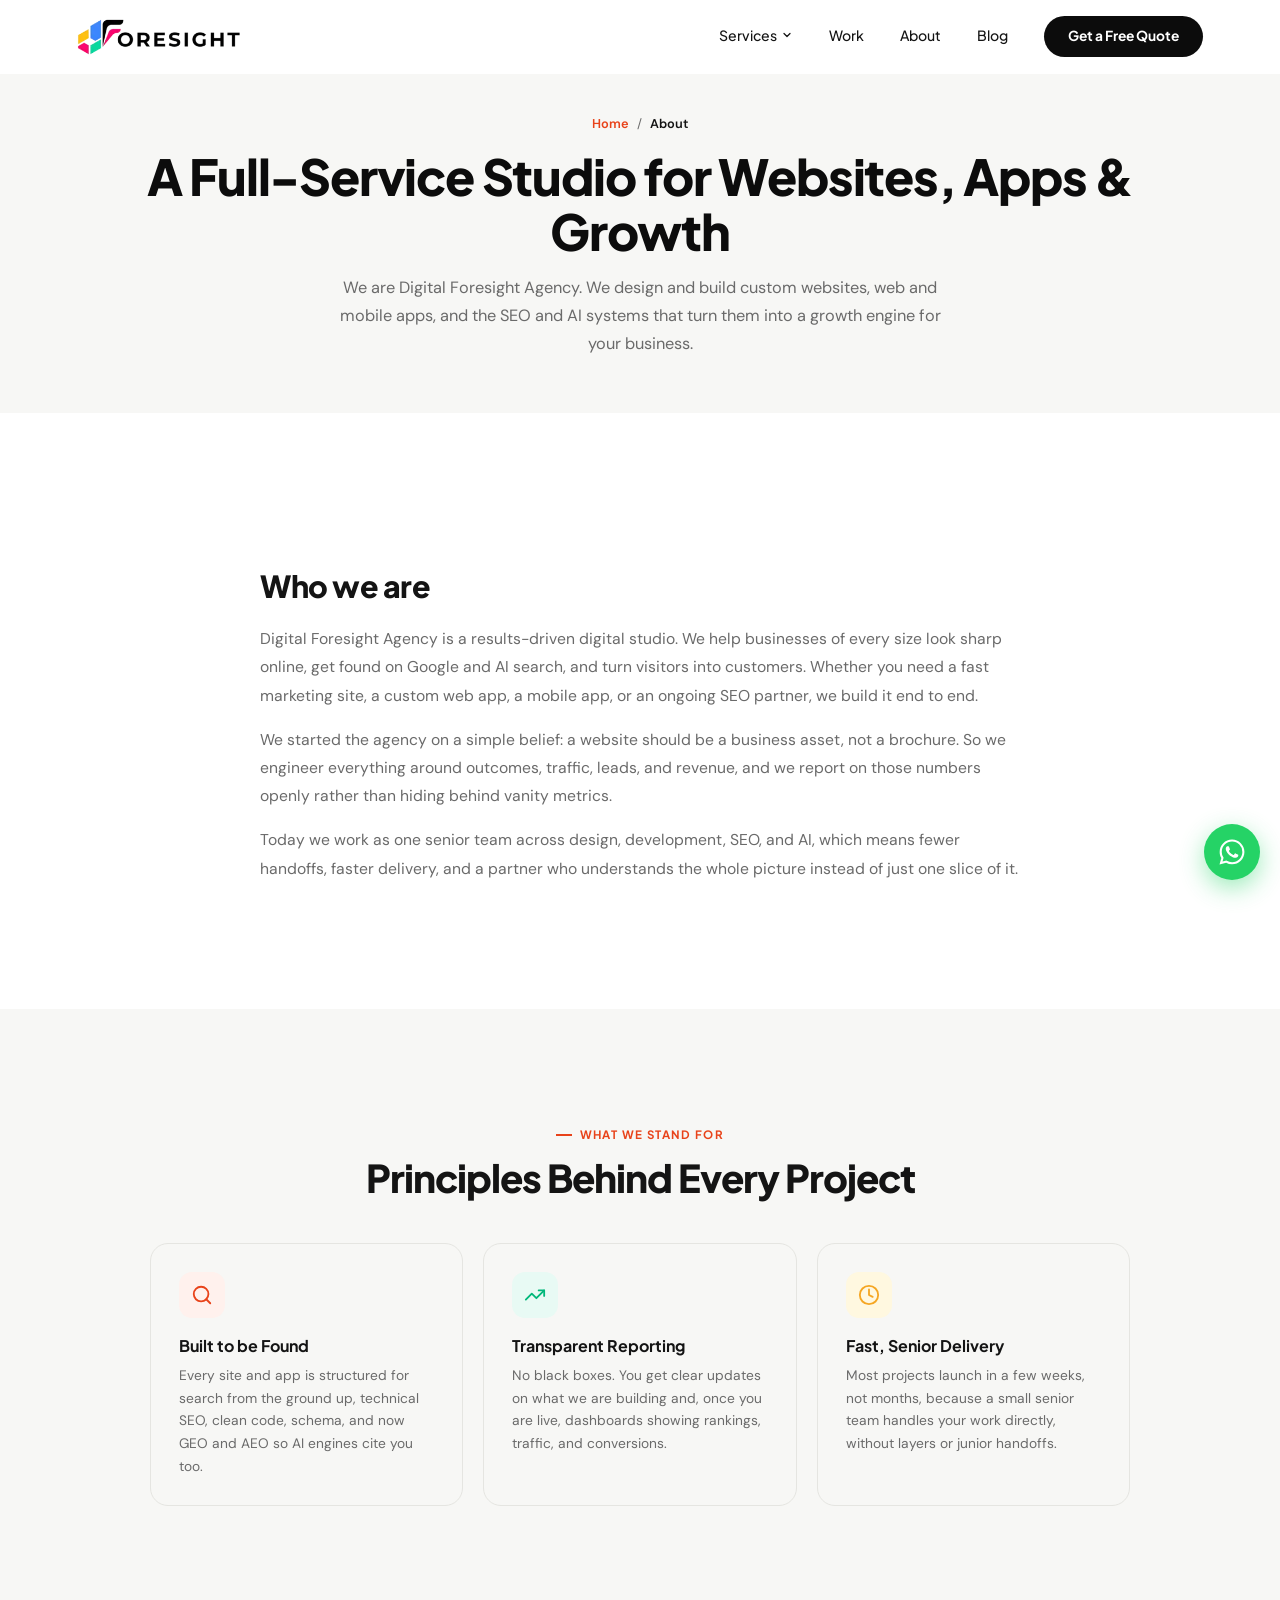
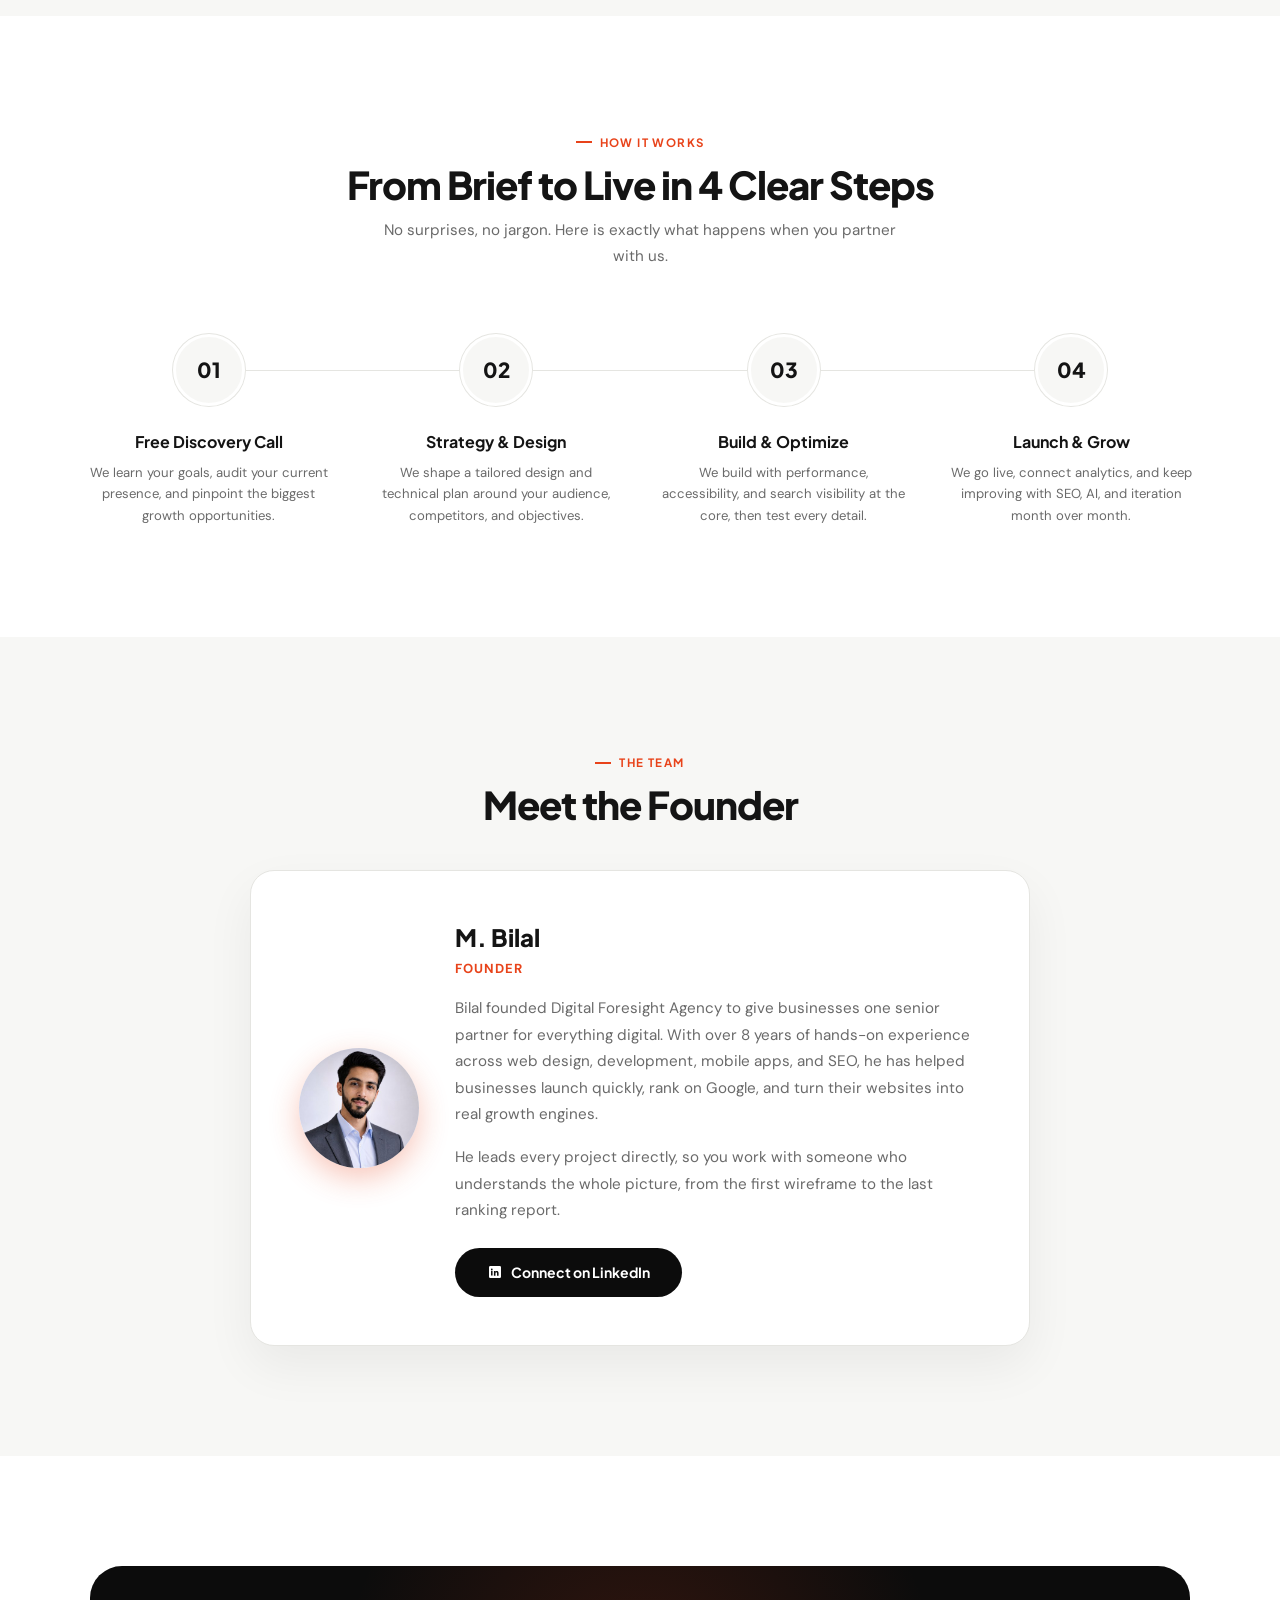
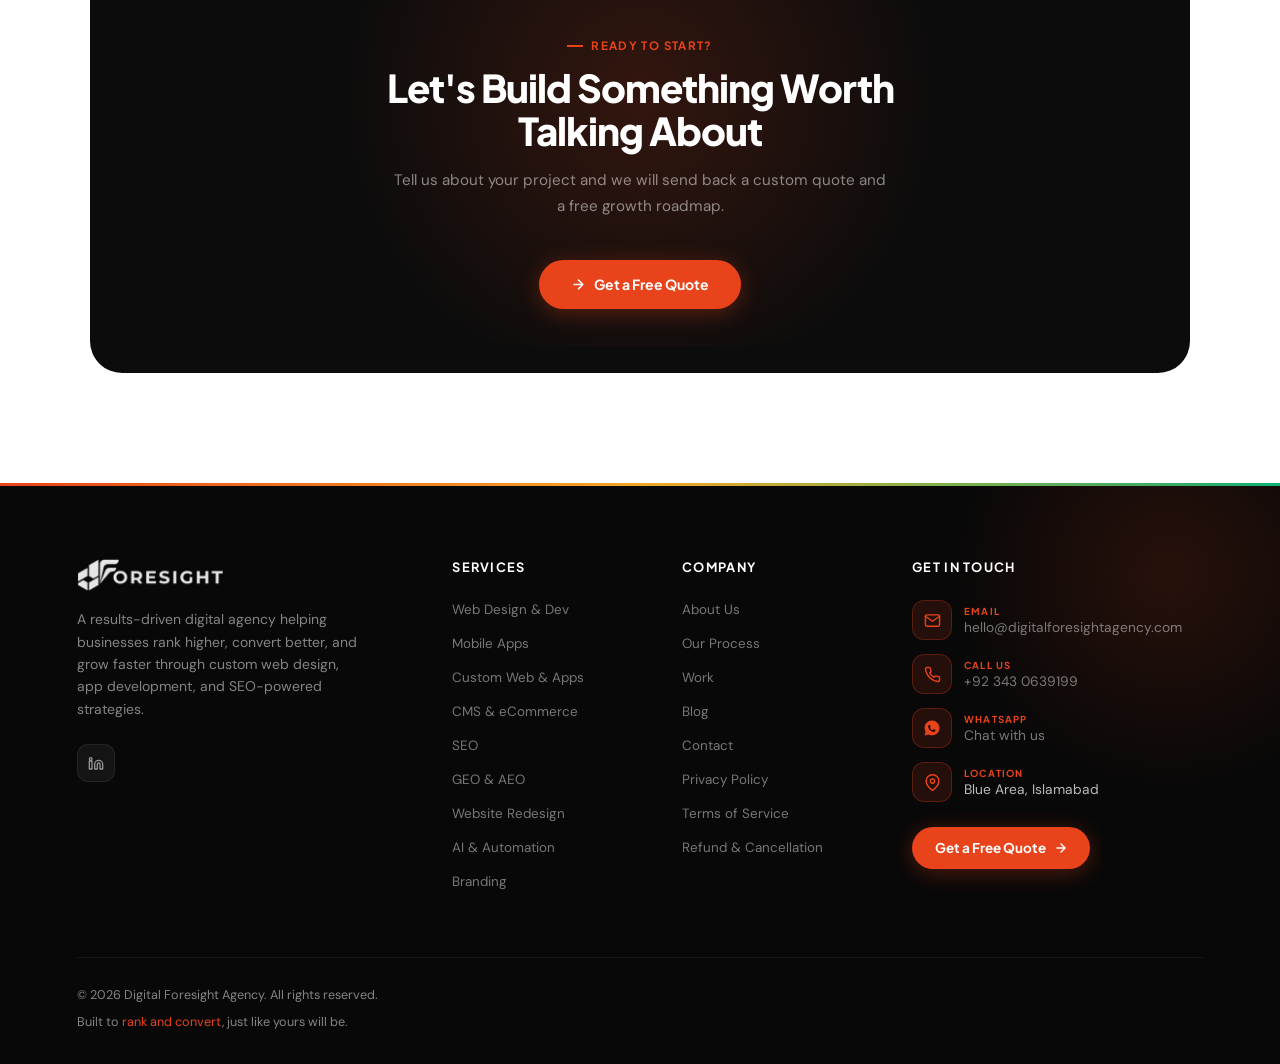
==== commit 13b78c3b: "Redesign metrics band as colorful glass cards, add CSS cache-busting - Rebuild the stats band into s" ====
--- a/about/index.html
+++ b/about/index.html
@@ -24,7 +24,7 @@
   <link rel="preconnect" href="https://fonts.googleapis.com" />
   <link rel="preconnect" href="https://fonts.gstatic.com" crossorigin />
   <link rel="stylesheet" href="https://fonts.googleapis.com/css2?family=Plus+Jakarta+Sans:wght@500;600;700;800&family=DM+Sans:ital,wght@0,300;0,400;0,500;0,600;1,400&display=swap" />
-  <link rel="stylesheet" href="/css/style.css" />
+  <link rel="stylesheet" href="/css/style.css?v=20260828" />
 
   <script type="application/ld+json">
   {
@@ -66,6 +66,7 @@
         </li>
         <li><a class="nav-link" href="/#work">Work</a></li>
         <li><a class="nav-link" href="/about/">About</a></li>
+        <li><a class="nav-link" href="/blog/">Blog</a></li>
         <!-- Pricing hidden for now -->
         <li><a class="btn-dark" href="/#contact" style="padding:0.625rem 1.5rem;font-size:0.86rem;">Get a Free Quote</a></li>
       </ul>
@@ -89,6 +90,7 @@
       <hr />
       <a href="/#work">Work</a>
       <a href="/about/">About</a>
+      <a href="/blog/">Blog</a>
       <!-- Pricing hidden for now -->
       <a class="btn-dark" href="/#contact">Get a Free Quote</a>
     </div>
@@ -216,6 +218,7 @@
           <li><a href="/about/">About Us</a></li>
           <li><a href="/about/#process">Our Process</a></li>
           <li><a href="/#work">Work</a></li>
+          <li><a href="/blog/">Blog</a></li>
           <li><a href="/#contact">Contact</a></li>
           <li><a href="/privacy-policy/">Privacy Policy</a></li>
           <li><a href="/terms/">Terms of Service</a></li>
--- a/css/style.css
+++ b/css/style.css
@@ -246,11 +246,26 @@
   padding: calc(var(--nav-h) + 46px) var(--pad-x) 70px;
   display: grid; grid-template-columns: 1fr; gap: 3rem; align-items: center;
 }
-.hero-glow { position: absolute; border-radius: 9999px; pointer-events: none; }
+.hero-glow { position: absolute; border-radius: 9999px; pointer-events: none; filter: blur(8px); will-change: transform, opacity; }
 .hero-glow-1 { top: -300px; right: -300px; width: 800px; height: 800px;
-  background: radial-gradient(circle, rgba(232,67,26,0.07) 0%, transparent 65%); }
+  background: radial-gradient(circle, rgba(232,67,26,0.10) 0%, transparent 65%);
+  animation: glowDriftA 16s ease-in-out infinite; }
 .hero-glow-2 { bottom: -200px; left: -200px; width: 600px; height: 600px;
-  background: radial-gradient(circle, rgba(0,184,122,0.05) 0%, transparent 65%); }
+  background: radial-gradient(circle, rgba(0,184,122,0.09) 0%, transparent 65%);
+  animation: glowDriftB 20s ease-in-out infinite; }
+.hero-glow-3 { top: 12%; left: 34%; width: 460px; height: 460px;
+  background: radial-gradient(circle, rgba(245,166,35,0.10) 0%, transparent 65%);
+  animation: glowDriftC 22s ease-in-out infinite; }
+.hero-glow-4 { bottom: 4%; right: 20%; width: 380px; height: 380px;
+  background: radial-gradient(circle, rgba(132,94,247,0.07) 0%, transparent 65%);
+  animation: glowDriftD 26s ease-in-out infinite; }
+@keyframes glowDriftA { 0%,100% { transform: translate(0,0) scale(1); opacity: 0.9; } 50% { transform: translate(-46px,34px) scale(1.14); opacity: 1; } }
+@keyframes glowDriftB { 0%,100% { transform: translate(0,0) scale(1); opacity: 0.85; } 50% { transform: translate(44px,-30px) scale(1.16); opacity: 1; } }
+@keyframes glowDriftC { 0%,100% { transform: translate(0,0) scale(1); opacity: 0.7; } 50% { transform: translate(36px,42px) scale(1.2); opacity: 1; } }
+@keyframes glowDriftD { 0%,100% { transform: translate(0,0) scale(1); opacity: 0.65; } 50% { transform: translate(-38px,-28px) scale(1.18); opacity: 0.95; } }
+@media (prefers-reduced-motion: reduce) {
+  .hero-glow-1, .hero-glow-2, .hero-glow-3, .hero-glow-4 { animation: none; }
+}
 .hero-content { position: relative; z-index: 2; min-width: 0; }
 
 .badge {
@@ -273,25 +288,27 @@
   font-size: clamp(2.6rem, 4.5vw, 3.9rem); margin-bottom: 1.5rem;
 }
 .hero h1 .mark { color: var(--accent); position: relative; display: inline-block; }
-.hero h1 .mark::after {
-  content: ''; position: absolute; left: 0; right: 0; bottom: 2px; height: 5px;
-  background: var(--accent); opacity: 0.2; border-radius: 4px;
-}
 .hero-lead {
   font-size: 1.04rem; color: var(--muted); line-height: 1.78;
   max-width: 520px; margin-bottom: 2.5rem;
 }
-.hero-ctas { display: flex; flex-wrap: wrap; gap: 1rem; align-items: center; margin-bottom: 3rem; }
-
-.hero-stats {
-  display: flex; flex-wrap: wrap; gap: 2.5rem; padding-top: 2rem;
-  border-top: 1px solid var(--gray-border);
-}
-.hero-stats .num {
-  font-family: var(--font-display); font-weight: 800; font-size: 1.9rem;
-  line-height: 1; letter-spacing: -1.2px; color: var(--black);
-}
-.hero-stats .lbl { font-size: 0.77rem; color: var(--muted); font-weight: 500; margin-top: 4px; }
+.hero-ctas { display: flex; flex-wrap: wrap; gap: 1rem; align-items: center; margin-bottom: 2.25rem; }
+
+/* Hostinger Partner trust lockup */
+.hero-trust {
+  display: inline-flex; align-items: center; gap: 16px; margin-top: 0;
+  padding: 10px 20px 10px 12px; background: #fff;
+  border: 1px solid var(--gray-border); border-radius: 14px;
+  box-shadow: 0 8px 24px rgba(12,12,12,0.06);
+}
+.hero-trust img { height: 40px; width: auto; display: block; }
+.hero-trust-label {
+  display: flex; flex-direction: column; gap: 4px;
+  padding-left: 16px; border-left: 1px solid var(--gray-border);
+  font-family: var(--font-display); font-weight: 600; font-size: 0.78rem;
+  color: var(--muted); line-height: 1.3; max-width: 165px;
+}
+.hero-trust-stars { display: inline-flex; gap: 2px; color: var(--accent2); }
 
 /* Hero dark capability card */
 .hero-card-wrap { display: none; }
@@ -426,16 +443,51 @@
    Metrics band
    ========================================================================== */
 .metrics {
-  background: var(--black); padding: 4rem var(--pad-x);
-  display: grid; grid-template-columns: repeat(2, 1fr); gap: 2rem;
-}
-.metric { text-align: center; }
+  background: var(--black); padding: 4.5rem var(--pad-x);
+  display: grid; grid-template-columns: repeat(2, 1fr); gap: 1.25rem;
+}
+.metric {
+  --mc: var(--accent);
+  position: relative; overflow: hidden;
+  text-align: center; display: flex; flex-direction: column; align-items: center;
+  padding: 2.5rem 1.25rem 2.25rem;
+  background: rgba(255,255,255,0.035);
+  border: 1px solid rgba(255,255,255,0.08);
+  border-radius: 22px;
+  transition: transform .35s ease, border-color .35s ease, box-shadow .35s ease;
+}
+.metric::before {
+  content: ''; position: absolute; left: 50%; top: -60px; transform: translateX(-50%);
+  width: 190px; height: 190px; border-radius: 50%; pointer-events: none;
+  background: radial-gradient(circle, var(--mc) 0%, transparent 70%);
+  opacity: 0.14; filter: blur(6px); transition: opacity .35s ease;
+}
+.metric:hover {
+  transform: translateY(-6px);
+  border-color: color-mix(in srgb, var(--mc) 45%, transparent);
+  box-shadow: 0 24px 50px rgba(0,0,0,0.45);
+}
+.metric:hover::before { opacity: 0.4; }
+.metric .m-ic {
+  position: relative; z-index: 1;
+  display: inline-flex; align-items: center; justify-content: center;
+  width: 54px; height: 54px; margin-bottom: 20px; border-radius: 15px;
+  background: color-mix(in srgb, var(--mc) 15%, transparent);
+  color: var(--mc);
+  border: 1px solid color-mix(in srgb, var(--mc) 32%, transparent);
+}
+.metric .m-ic svg { width: 26px; height: 26px; }
 .metric .num {
+  position: relative; z-index: 1;
   font-family: var(--font-display); font-weight: 800; font-size: 3rem;
   line-height: 1; letter-spacing: -2px; color: #fff;
 }
-.metric .num .suf { color: var(--accent); }
-.metric .lbl { font-size: 0.82rem; color: rgba(255,255,255,0.4); font-weight: 500; margin-top: 6px; }
+.metric .num .suf { color: var(--mc); }
+.metric .num .rating { color: #fff; }
+.metric .lbl {
+  position: relative; z-index: 1;
+  font-size: 0.82rem; color: rgba(255,255,255,0.55); font-weight: 500; margin-top: 10px;
+}
 
 /* ==========================================================================
    Why section + SEO tracker
@@ -666,6 +718,14 @@
   position: absolute; top: -120px; left: 50%; transform: translateX(-50%);
   width: 700px; height: 500px; border-radius: 9999px; pointer-events: none;
   background: radial-gradient(circle, rgba(232,67,26,0.18) 0%, transparent 70%);
+  animation: glowPulse 9s ease-in-out infinite;
+}
+@keyframes glowPulse {
+  0%,100% { opacity: 0.85; transform: translateX(-50%) scale(1); }
+  50% { opacity: 1; transform: translateX(-50%) scale(1.12); }
+}
+@media (prefers-reduced-motion: reduce) {
+  .cta-panel .glow, .contact-panel .glow { animation: none; }
 }
 .cta-inner { position: relative; z-index: 2; }
 .cta-inner h2 { max-width: 620px; margin: 0 auto 1rem; }
@@ -854,6 +914,7 @@
   position: absolute; top: -120px; left: 50%; transform: translateX(-50%);
   width: 700px; height: 500px; border-radius: 9999px; pointer-events: none;
   background: radial-gradient(circle, rgba(232,67,26,0.18) 0%, transparent 70%);
+  animation: glowPulse 11s ease-in-out infinite;
 }
 .contact-grid { position: relative; z-index: 2; display: grid; grid-template-columns: 1fr; gap: 2.5rem; }
 .contact-copy .section-desc { color: rgba(255,255,255,0.5); margin-top: 0.9rem; }
@@ -1098,3 +1159,61 @@
 
 /* Work grid: fill section width like other sections (height scales with 16:10) */
 .work-grid { max-width: none; gap: 1.75rem; }
+
+/* ==========================================================================
+   Interactive polish: floating hero mascot + hand-drawn accents
+   ========================================================================== */
+.hero-mascot { animation: floaty 5.5s ease-in-out infinite; will-change: transform; }
+@keyframes floaty {
+  0%, 100% { transform: translateY(0) rotate(-1.5deg); }
+  50%      { transform: translateY(-16px) rotate(1.5deg); }
+}
+@media (prefers-reduced-motion: reduce) { .hero-mascot { animation: none; } }
+
+/* Hand-drawn squiggle accent under headings */
+.squiggle { display: block; width: 130px; height: 13px; margin-top: 12px; color: var(--accent2); }
+.squiggle.center { margin-left: auto; margin-right: auto; }
+.squiggle path { stroke-dasharray: 300; stroke-dashoffset: 300; }
+.reveal.in .squiggle path, .in > .squiggle path { animation: draw 0.9s ease forwards 0.2s; }
+@keyframes draw { to { stroke-dashoffset: 0; } }
+@media (prefers-reduced-motion: reduce) { .squiggle path { stroke-dashoffset: 0; animation: none; } }
+
+/* Floating accent dots in the hero */
+.hero-dot { position: absolute; border-radius: 9999px; pointer-events: none; z-index: 1; opacity: 0.9; }
+.hero-dot.d-a { width: 14px; height: 14px; background: var(--accent); top: 22%; right: 8%; animation: bob 4s ease-in-out infinite; }
+.hero-dot.d-b { width: 10px; height: 10px; background: var(--accent3); bottom: 26%; right: 40%; animation: bob 5.5s ease-in-out infinite 0.6s; }
+.hero-dot.d-c { width: 8px; height: 8px; background: var(--accent2); top: 30%; right: 46%; animation: bob 4.8s ease-in-out infinite 0.3s; }
+@keyframes bob { 0%,100% { transform: translateY(0); } 50% { transform: translateY(-12px); } }
+@media (prefers-reduced-motion: reduce) { .hero-dot { animation: none; } }
+
+/* ==========================================================================
+   Blog: listing cards + article layout
+   ========================================================================== */
+.blog-grid { display: grid; grid-template-columns: 1fr; gap: 1.75rem; max-width: 1120px; margin: 0 auto; }
+.blog-card { background: #fff; border: 1px solid var(--gray-border); border-radius: 22px; overflow: hidden; display: flex; flex-direction: column; transition: transform 0.3s ease, box-shadow 0.3s ease; }
+.blog-card:hover { transform: translateY(-6px); box-shadow: 0 24px 60px rgba(0,0,0,0.1); }
+.blog-thumb { display: block; aspect-ratio: 16/10; overflow: hidden; background: var(--gray-bg); border-bottom: 1px solid var(--gray-border); }
+.blog-thumb img { width: 100%; height: 100%; object-fit: cover; transition: transform 0.5s ease; }
+.blog-card:hover .blog-thumb img { transform: scale(1.04); }
+.blog-body { padding: 1.5rem 1.75rem 1.75rem; display: flex; flex-direction: column; flex: 1; }
+.blog-cat { font-family: var(--font-display); font-weight: 700; font-size: 0.66rem; text-transform: uppercase; letter-spacing: 0.1em; color: var(--accent); margin-bottom: 0.6rem; }
+.blog-body h2 { font-size: 1.12rem; font-weight: 700; line-height: 1.3; color: var(--ink); margin-bottom: 0.6rem; }
+.blog-body h2 a:hover { color: var(--accent); }
+.blog-body p { font-size: 0.88rem; color: var(--muted); line-height: 1.6; flex: 1; }
+.blog-meta { font-size: 0.76rem; color: var(--muted); margin-top: 1rem; font-weight: 500; }
+@media (min-width: 700px)  { .blog-grid { grid-template-columns: repeat(2, 1fr); } }
+@media (min-width: 1040px) { .blog-grid { grid-template-columns: repeat(3, 1fr); } }
+
+/* Article */
+.post-hero { max-width: 820px; margin: 0 auto; padding: calc(var(--nav-h) + 36px) var(--pad-x) 20px; }
+.post-cat { display: inline-block; font-family: var(--font-display); font-weight: 700; font-size: 0.7rem; text-transform: uppercase; letter-spacing: 0.1em; color: var(--accent); margin-bottom: 0.75rem; }
+.post-hero h1 { font-family: var(--font-display); font-weight: 800; letter-spacing: -1px; color: var(--black); font-size: clamp(1.9rem, 3.6vw, 2.85rem); line-height: 1.12; }
+.post-meta { color: var(--muted); font-size: 0.85rem; margin-top: 0.9rem; }
+.post-featured { max-width: 980px; margin: 1.25rem auto 2.5rem; padding: 0 var(--pad-x); }
+.post-featured img { width: 100%; height: auto; border-radius: 20px; border: 1px solid var(--gray-border); }
+.post .prose { max-width: 760px; margin: 0 auto; padding: 0 var(--pad-x) 1rem; }
+.prose blockquote { border-left: 4px solid var(--accent); background: var(--gray-bg); padding: 1.1rem 1.4rem; border-radius: 0 12px 12px 0; font-size: 1.05rem; line-height: 1.6; color: var(--ink); font-style: italic; margin: 1.9rem 0; }
+.prose ul li strong { color: var(--ink); }
+.post-figure { margin: 2rem 0; }
+.post-figure img { width: 100%; height: auto; border-radius: 16px; border: 1px solid var(--gray-border); background: var(--gray-bg); }
+.post-figure figcaption { text-align: center; font-size: 0.82rem; color: var(--muted); margin-top: 0.75rem; font-style: italic; }
